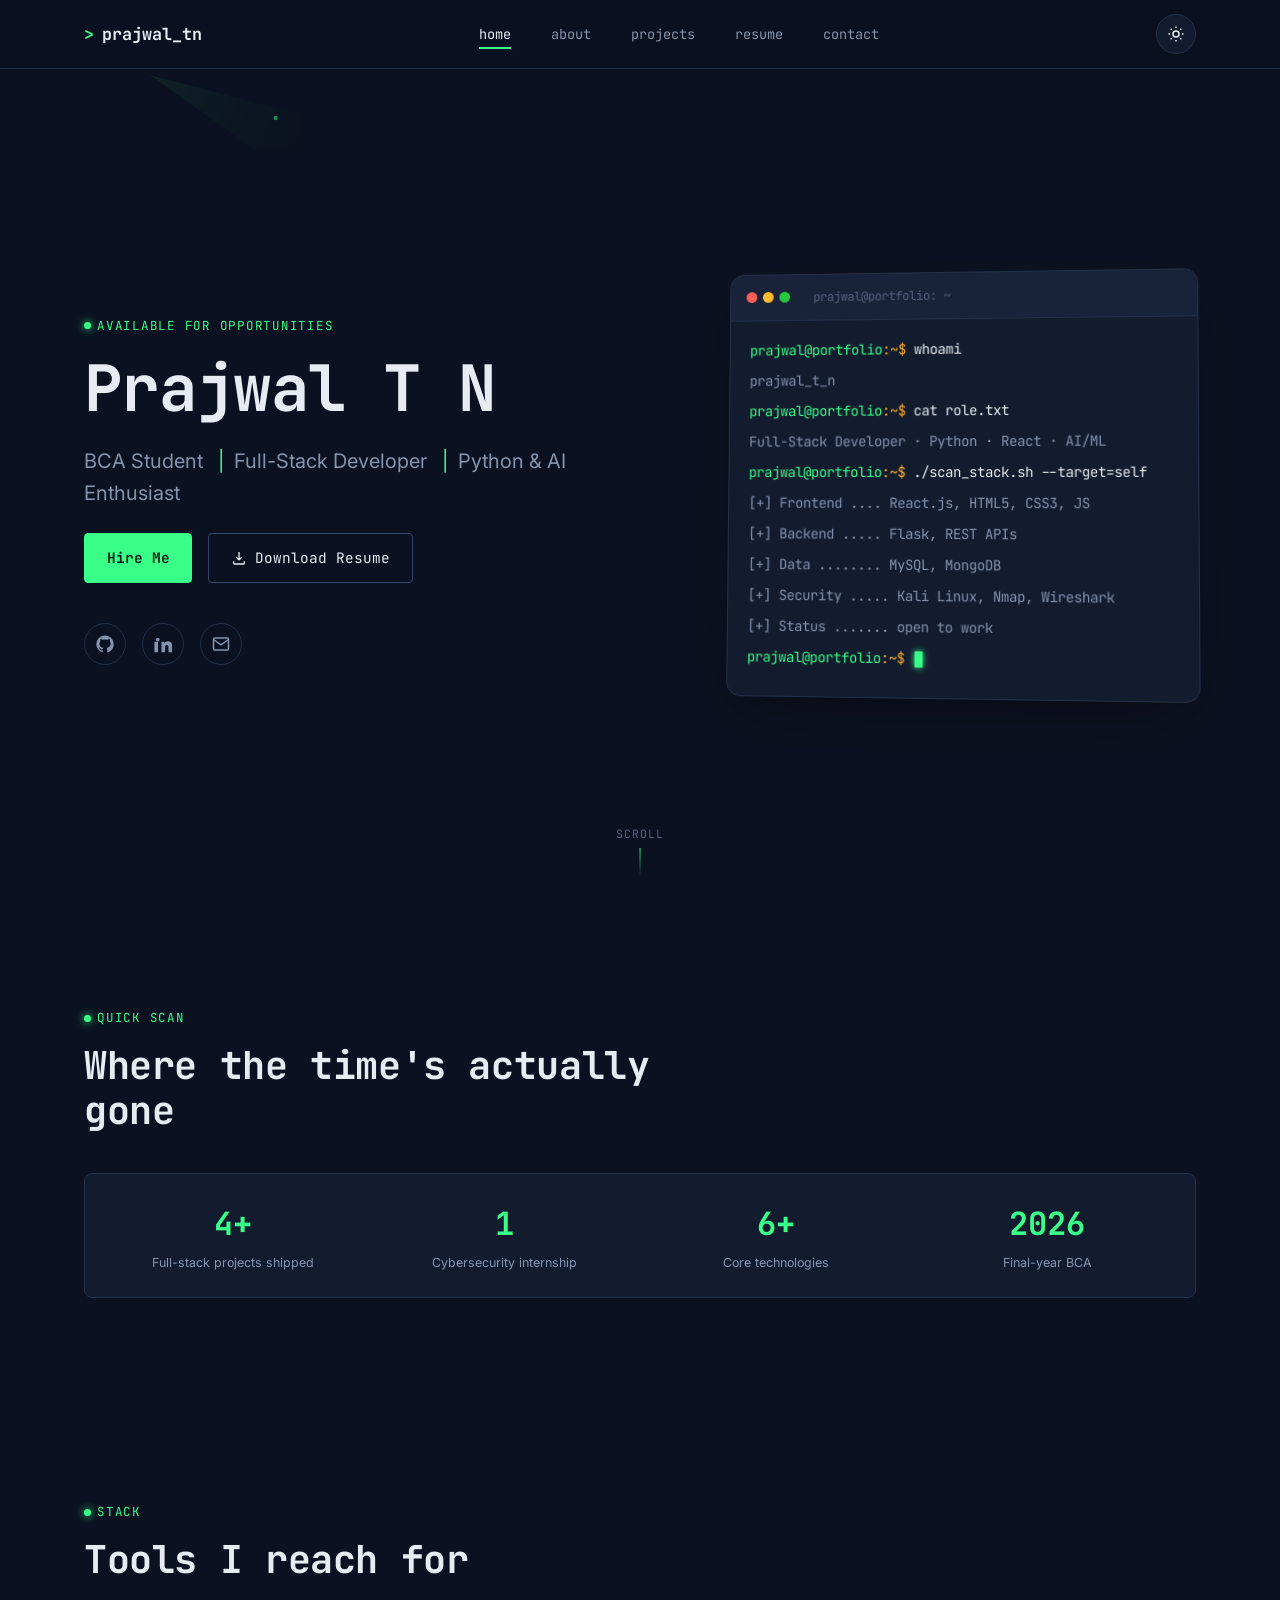
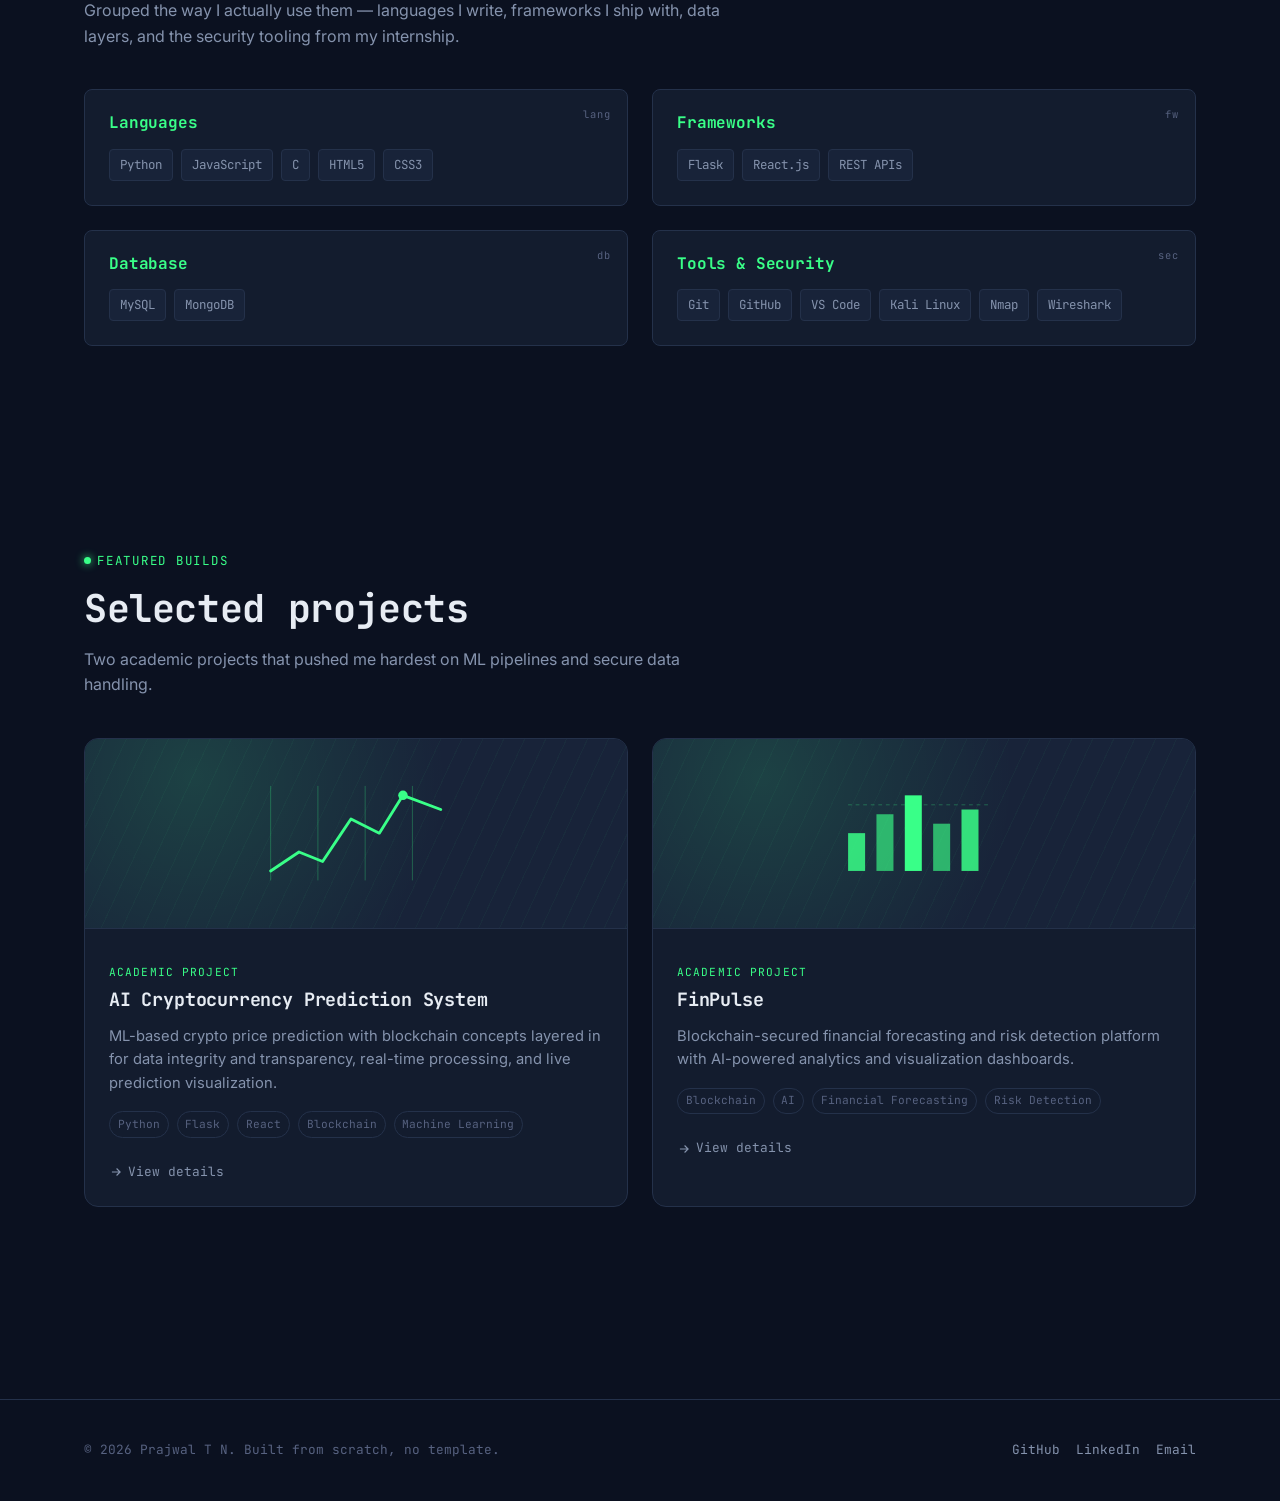
==== index.html @ 8313070b "first commit" ====
<!DOCTYPE html>
<html lang="en">
<head>
<meta charset="UTF-8">
<meta name="viewport" content="width=device-width, initial-scale=1.0">
<title>Prajwal T N — Full-Stack Developer</title>
<meta name="description" content="Prajwal T N — BCA student and full-stack developer building AI-powered web applications, secure APIs, and automation tools.">
<link rel="preconnect" href="https://fonts.googleapis.com">
<link href="https://fonts.googleapis.com/css2?family=JetBrains+Mono:wght@400;500;700&family=Inter:wght@400;500;600;700&display=swap" rel="stylesheet">
<link rel="stylesheet" href="assets/css/style.css">
</head>
<body>

<nav class="nav">
  <div class="nav-inner">
    <a href="index.html" class="nav-logo"><span class="caret">&gt;</span>prajwal_tn</a>
    <ul class="nav-links">
      <li><a href="index.html">home</a></li>
      <li><a href="about.html">about</a></li>
      <li><a href="projects.html">projects</a></li>
      <li><a href="resume.html">resume</a></li>
      <li><a href="contact.html">contact</a></li>
    </ul>
    <div class="nav-right">
      <button class="theme-toggle" aria-label="Toggle dark/light mode">
        <svg class="icon-sun" viewBox="0 0 24 24" fill="none" stroke="currentColor" stroke-width="2"><circle cx="12" cy="12" r="4"/><path d="M12 2v2M12 20v2M4.9 4.9l1.4 1.4M17.7 17.7l1.4 1.4M2 12h2M20 12h2M4.9 19.1l1.4-1.4M17.7 6.3l1.4-1.4"/></svg>
        <svg class="icon-moon" viewBox="0 0 24 24" fill="none" stroke="currentColor" stroke-width="2" style="display:none"><path d="M21 12.8A9 9 0 1 1 11.2 3a7 7 0 0 0 9.8 9.8z"/></svg>
      </button>
      <button class="nav-toggle" aria-label="Toggle menu"><span></span><span></span><span></span></button>
    </div>
  </div>
</nav>

<header class="hero">
  <canvas id="network-canvas"></canvas>
  <div class="hero-inner">
    <div class="hero-text">
      <p class="eyebrow">available for opportunities</p>
      <h1 class="hero-name">Prajwal T N</h1>
      <p class="hero-role">BCA Student <span class="pipe">|</span>Full-Stack Developer <span class="pipe">|</span>Python &amp; AI Enthusiast</p>
      <div class="hero-actions">
        <a href="contact.html" class="btn btn-primary">Hire Me</a>
        <a href="assets/resume/Prajwal_TN_Resume.pdf" class="btn" download>
          <svg width="16" height="16" viewBox="0 0 24 24" fill="none" stroke="currentColor" stroke-width="2"><path d="M12 3v12m0 0l-4-4m4 4l4-4M4 17v3a1 1 0 0 0 1 1h14a1 1 0 0 0 1-1v-3"/></svg>
          Download Resume
        </a>
      </div>
      <div class="hero-socials">
        <a href="https://github.com/" target="_blank" rel="noopener" aria-label="GitHub">
          <svg viewBox="0 0 24 24" fill="currentColor"><path d="M12 .5C5.65.5.5 5.65.5 12c0 5.1 3.29 9.4 7.86 10.94.57.1.78-.25.78-.55 0-.27-.01-1-.02-1.96-3.2.7-3.87-1.54-3.87-1.54-.53-1.33-1.28-1.68-1.28-1.68-1.05-.72.08-.7.08-.7 1.16.08 1.77 1.19 1.77 1.19 1.03 1.76 2.7 1.25 3.36.96.1-.75.4-1.25.73-1.54-2.55-.29-5.24-1.28-5.24-5.68 0-1.25.45-2.28 1.19-3.08-.12-.29-.52-1.46.11-3.05 0 0 .97-.31 3.18 1.18a11 11 0 0 1 5.8 0c2.2-1.49 3.17-1.18 3.17-1.18.64 1.59.24 2.76.12 3.05.74.8 1.18 1.83 1.18 3.08 0 4.41-2.69 5.38-5.25 5.67.42.36.78 1.08.78 2.18 0 1.57-.02 2.84-.02 3.23 0 .3.21.66.79.55A10.51 10.51 0 0 0 23.5 12C23.5 5.65 18.35.5 12 .5z"/></svg>
        </a>
        <a href="https://linkedin.com/" target="_blank" rel="noopener" aria-label="LinkedIn">
          <svg viewBox="0 0 24 24" fill="currentColor"><path d="M4.98 3.5a2.5 2.5 0 1 1 0 5 2.5 2.5 0 0 1 0-5zM.5 8.98h4.9V23H.5V8.98zM8.98 8.98h4.7v1.92h.07c.65-1.23 2.25-2.53 4.63-2.53 4.95 0 5.86 3.26 5.86 7.5V23h-4.9v-6.28c0-1.5-.03-3.42-2.08-3.42-2.09 0-2.41 1.63-2.41 3.31V23h-4.9V8.98z"/></svg>
        </a>
        <a href="mailto:ppraju126ghu@gmail.com" aria-label="Email">
          <svg viewBox="0 0 24 24" fill="none" stroke="currentColor" stroke-width="2"><rect x="2" y="4" width="20" height="16" rx="2"/><path d="m22 6-10 7L2 6"/></svg>
        </a>
      </div>
    </div>

    <div class="terminal">
      <div class="terminal-bar">
        <div class="terminal-dots"><span></span><span></span><span></span></div>
        <span class="terminal-title">prajwal@portfolio: ~</span>
      </div>
      <div class="terminal-body"></div>
    </div>
  </div>

  <div class="scroll-cue">scroll</div>
</header>

<main>

  <section class="section">
    <div class="wrap">
      <div class="section-head reveal">
        <p class="eyebrow">quick scan</p>
        <h2 class="section-title">Where the time's actually gone</h2>
      </div>
      <div class="scan-strip reveal">
        <div class="scan-stat"><div class="num">4+</div><div class="label">Full-stack projects shipped</div></div>
        <div class="scan-stat"><div class="num">1</div><div class="label">Cybersecurity internship</div></div>
        <div class="scan-stat"><div class="num">6+</div><div class="label">Core technologies</div></div>
        <div class="scan-stat"><div class="num">2026</div><div class="label">Final-year BCA</div></div>
      </div>
    </div>
  </section>

  <section class="section" id="skills">
    <div class="wrap">
      <div class="section-head reveal">
        <p class="eyebrow">stack</p>
        <h2 class="section-title">Tools I reach for</h2>
        <p class="section-sub">Grouped the way I actually use them — languages I write, frameworks I ship with, data layers, and the security tooling from my internship.</p>
      </div>

      <div class="grid-2 reveal-stagger reveal">
        <div class="skill-card reveal-child" data-tag="lang">
          <h3>Languages</h3>
          <div class="skill-tags">
            <span class="skill-tag">Python</span>
            <span class="skill-tag">JavaScript</span>
            <span class="skill-tag">C</span>
            <span class="skill-tag">HTML5</span>
            <span class="skill-tag">CSS3</span>
          </div>
        </div>
        <div class="skill-card reveal-child" data-tag="fw">
          <h3>Frameworks</h3>
          <div class="skill-tags">
            <span class="skill-tag">Flask</span>
            <span class="skill-tag">React.js</span>
            <span class="skill-tag">REST APIs</span>
          </div>
        </div>
        <div class="skill-card reveal-child" data-tag="db">
          <h3>Database</h3>
          <div class="skill-tags">
            <span class="skill-tag">MySQL</span>
            <span class="skill-tag">MongoDB</span>
          </div>
        </div>
        <div class="skill-card reveal-child" data-tag="sec">
          <h3>Tools &amp; Security</h3>
          <div class="skill-tags">
            <span class="skill-tag">Git</span>
            <span class="skill-tag">GitHub</span>
            <span class="skill-tag">VS Code</span>
            <span class="skill-tag">Kali Linux</span>
            <span class="skill-tag">Nmap</span>
            <span class="skill-tag">Wireshark</span>
          </div>
        </div>
      </div>
    </div>
  </section>

  <section class="section">
    <div class="wrap">
      <div class="section-head reveal">
        <p class="eyebrow">featured builds</p>
        <h2 class="section-title">Selected projects</h2>
        <p class="section-sub">Two academic projects that pushed me hardest on ML pipelines and secure data handling.</p>
      </div>

      <div class="grid-2 reveal-stagger reveal">

        <article class="project-card reveal-child">
          <div class="project-visual">
            <svg viewBox="0 0 200 140" xmlns="http://www.w3.org/2000/svg">
              <polyline points="10,110 40,90 65,100 95,55 125,70 150,30 190,45" fill="none" stroke="#39FF88" stroke-width="3" stroke-linecap="round" stroke-linejoin="round"/>
              <circle cx="150" cy="30" r="5" fill="#39FF88"/>
              <g stroke="#39FF88" stroke-opacity="0.3">
                <line x1="10" y1="20" x2="10" y2="120"/>
                <line x1="60" y1="20" x2="60" y2="120"/>
                <line x1="110" y1="20" x2="110" y2="120"/>
                <line x1="160" y1="20" x2="160" y2="120"/>
              </g>
            </svg>
          </div>
          <div class="project-body">
            <p class="project-tagline">Academic project</p>
            <h3>AI Cryptocurrency Prediction System</h3>
            <p class="project-desc">ML-based crypto price prediction with blockchain concepts layered in for data integrity and transparency, real-time processing, and live prediction visualization.</p>
            <div class="project-stack">
              <span class="chip">Python</span><span class="chip">Flask</span><span class="chip">React</span><span class="chip">Blockchain</span><span class="chip">Machine Learning</span>
            </div>
            <div class="project-links">
              <a href="projects.html">
                <svg viewBox="0 0 24 24" fill="none" stroke="currentColor" stroke-width="2"><path d="M5 12h14M13 6l6 6-6 6"/></svg>
                View details
              </a>
            </div>
          </div>
        </article>

        <article class="project-card reveal-child">
          <div class="project-visual">
            <svg viewBox="0 0 200 140" xmlns="http://www.w3.org/2000/svg">
              <rect x="20" y="70" width="18" height="40" fill="#39FF88" fill-opacity="0.85"/>
              <rect x="50" y="50" width="18" height="60" fill="#39FF88" fill-opacity="0.65"/>
              <rect x="80" y="30" width="18" height="80" fill="#39FF88"/>
              <rect x="110" y="60" width="18" height="50" fill="#39FF88" fill-opacity="0.65"/>
              <rect x="140" y="45" width="18" height="65" fill="#39FF88" fill-opacity="0.85"/>
              <path d="M20 40 h150" stroke="#39FF88" stroke-opacity="0.3" stroke-dasharray="4 4"/>
            </svg>
          </div>
          <div class="project-body">
            <p class="project-tagline">Academic project</p>
            <h3>FinPulse</h3>
            <p class="project-desc">Blockchain-secured financial forecasting and risk detection platform with AI-powered analytics and visualization dashboards.</p>
            <div class="project-stack">
              <span class="chip">Blockchain</span><span class="chip">AI</span><span class="chip">Financial Forecasting</span><span class="chip">Risk Detection</span>
            </div>
            <div class="project-links">
              <a href="projects.html">
                <svg viewBox="0 0 24 24" fill="none" stroke="currentColor" stroke-width="2"><path d="M5 12h14M13 6l6 6-6 6"/></svg>
                View details
              </a>
            </div>
          </div>
        </article>

      </div>
    </div>
  </section>

</main>

<footer class="site-footer">
  <div class="wrap footer-inner">
    <span>&copy; 2026 Prajwal T N. Built from scratch, no template.</span>
    <div class="footer-socials">
      <a href="https://github.com/" target="_blank" rel="noopener">GitHub</a>
      <a href="https://linkedin.com/" target="_blank" rel="noopener">LinkedIn</a>
      <a href="mailto:ppraju126ghu@gmail.com">Email</a>
    </div>
  </div>
</footer>

<script src="assets/js/script.js"></script>
</body>
</html>
---- assets/css/style.css ----
/* ==========================================================================
   PRAJWAL T N — PORTFOLIO
   Design language: terminal + network scan. Built for a full-stack dev
   with a cybersecurity internship (Nmap / Wireshark) and ML/blockchain work.
   ========================================================================== */

:root {
  /* Color tokens */
  --bg: #0B1120;
  --surface: #131C2E;
  --surface-raised: #182339;
  --border: #24314A;
  --border-bright: #33456b;
  --text: #E7ECF3;
  --text-muted: #8593AD;
  --text-dim: #576280;
  --signal: #39FF88;
  --signal-dim: #1f8f52;
  --amber: #FFB020;
  --danger: #FF5C5C;

  /* Type */
  --font-mono: 'JetBrains Mono', 'Courier New', monospace;
  --font-body: 'Inter', -apple-system, BlinkMacSystemFont, sans-serif;

  /* Scale */
  --space-1: 0.5rem;
  --space-2: 1rem;
  --space-3: 1.5rem;
  --space-4: 2.5rem;
  --space-5: 4rem;
  --space-6: 6rem;
  --space-7: 9rem;

  --radius-sm: 4px;
  --radius-md: 8px;
  --radius-lg: 14px;

  --max-width: 1160px;

  --ease-out: cubic-bezier(0.16, 1, 0.3, 1);
  --dur-fast: 0.18s;
  --dur-med: 0.4s;
  --dur-slow: 0.8s;
}

[data-theme="light"] {
  --bg: #F4F6FA;
  --surface: #FFFFFF;
  --surface-raised: #FFFFFF;
  --border: #DDE3EE;
  --border-bright: #C4CEE0;
  --text: #10182A;
  --text-muted: #4B5670;
  --text-dim: #8792A8;
  --signal: #0FAA5C;
  --signal-dim: #0c8a4a;
  --amber: #C97D0A;
}

* { box-sizing: border-box; }

html {
  scroll-behavior: smooth;
}

@media (prefers-reduced-motion: reduce) {
  html { scroll-behavior: auto; }
  *, *::before, *::after {
    animation-duration: 0.001ms !important;
    animation-iteration-count: 1 !important;
    transition-duration: 0.001ms !important;
    scroll-behavior: auto !important;
  }
}

body {
  margin: 0;
  background: var(--bg);
  color: var(--text);
  font-family: var(--font-body);
  font-size: 16px;
  line-height: 1.6;
  -webkit-font-smoothing: antialiased;
  transition: background var(--dur-med) var(--ease-out), color var(--dur-med) var(--ease-out);
  overflow-x: hidden;
}

h1, h2, h3, h4 {
  font-family: var(--font-mono);
  font-weight: 700;
  line-height: 1.15;
  margin: 0;
  letter-spacing: -0.01em;
}

a { color: inherit; text-decoration: none; }
ul { list-style: none; margin: 0; padding: 0; }
button { font-family: inherit; cursor: pointer; }
img { max-width: 100%; display: block; }

::selection {
  background: var(--signal);
  color: #04140A;
}

/* Scrollbar */
::-webkit-scrollbar { width: 10px; }
::-webkit-scrollbar-track { background: var(--bg); }
::-webkit-scrollbar-thumb { background: var(--border-bright); border-radius: 10px; }
::-webkit-scrollbar-thumb:hover { background: var(--signal-dim); }

.wrap {
  max-width: var(--max-width);
  margin: 0 auto;
  padding: 0 var(--space-3);
}

.eyebrow {
  display: inline-flex;
  align-items: center;
  gap: 0.5em;
  font-family: var(--font-mono);
  font-size: 0.78rem;
  letter-spacing: 0.14em;
  text-transform: uppercase;
  color: var(--signal);
  margin-bottom: var(--space-2);
}
.eyebrow::before {
  content: "";
  width: 7px;
  height: 7px;
  border-radius: 50%;
  background: var(--signal);
  box-shadow: 0 0 8px var(--signal);
}

.section {
  padding: var(--space-6) 0;
  position: relative;
}

.section-head {
  margin-bottom: var(--space-4);
  max-width: 640px;
}

.section-title {
  font-size: clamp(1.7rem, 3vw, 2.4rem);
}

.section-sub {
  color: var(--text-muted);
  font-size: 1rem;
  margin-top: var(--space-2);
  font-family: var(--font-body);
}

/* ==========================================================================
   NAV
   ========================================================================== */

.nav {
  position: fixed;
  top: 0; left: 0; right: 0;
  z-index: 200;
  background: color-mix(in srgb, var(--bg) 78%, transparent);
  backdrop-filter: blur(14px);
  border-bottom: 1px solid var(--border);
}

.nav-inner {
  max-width: var(--max-width);
  margin: 0 auto;
  padding: 0 var(--space-3);
  height: 68px;
  display: flex;
  align-items: center;
  justify-content: space-between;
}

.nav-logo {
  font-family: var(--font-mono);
  font-weight: 700;
  font-size: 1.05rem;
  display: flex;
  align-items: center;
  gap: 0.5em;
}
.nav-logo .caret {
  color: var(--signal);
}

.nav-links {
  display: flex;
  align-items: center;
  gap: var(--space-4);
}

.nav-links a {
  font-family: var(--font-mono);
  font-size: 0.85rem;
  color: var(--text-muted);
  position: relative;
  padding: 0.3em 0;
  transition: color var(--dur-fast);
}
.nav-links a::before {
  content: "";
  position: absolute;
  bottom: -2px; left: 0;
  width: 0;
  height: 2px;
  background: var(--signal);
  transition: width var(--dur-fast) var(--ease-out);
}
.nav-links a:hover,
.nav-links a.active {
  color: var(--text);
}
.nav-links a:hover::before,
.nav-links a.active::before {
  width: 100%;
}

.nav-right {
  display: flex;
  align-items: center;
  gap: var(--space-2);
}

.theme-toggle {
  width: 40px;
  height: 40px;
  border-radius: 50%;
  border: 1px solid var(--border);
  background: var(--surface);
  color: var(--text);
  display: flex;
  align-items: center;
  justify-content: center;
  transition: border-color var(--dur-fast), transform var(--dur-fast);
}
.theme-toggle:hover {
  border-color: var(--signal);
  transform: rotate(20deg);
}
.theme-toggle svg { width: 18px; height: 18px; }

.nav-toggle {
  display: none;
  flex-direction: column;
  gap: 5px;
  background: none;
  border: none;
  width: 32px;
}
.nav-toggle span {
  height: 2px;
  background: var(--text);
  border-radius: 2px;
  transition: transform var(--dur-fast), opacity var(--dur-fast);
}

@media (max-width: 860px) {
  .nav-toggle { display: flex; }
  .nav-links {
    position: fixed;
    top: 68px; left: 0; right: 0;
    background: var(--surface);
    border-bottom: 1px solid var(--border);
    flex-direction: column;
    align-items: flex-start;
    gap: 0;
    padding: var(--space-2) var(--space-3);
    transform: translateY(-8px);
    opacity: 0;
    pointer-events: none;
    transition: opacity var(--dur-fast), transform var(--dur-fast);
  }
  .nav-links.open {
    opacity: 1;
    transform: translateY(0);
    pointer-events: auto;
  }
  .nav-links a {
    width: 100%;
    padding: var(--space-2) 0;
    border-bottom: 1px solid var(--border);
  }
  .nav-toggle.open span:nth-child(1) { transform: translateY(7px) rotate(45deg); }
  .nav-toggle.open span:nth-child(2) { opacity: 0; }
  .nav-toggle.open span:nth-child(3) { transform: translateY(-7px) rotate(-45deg); }
}

/* ==========================================================================
   HERO / TERMINAL / NETWORK CANVAS
   ========================================================================== */

.hero {
  position: relative;
  min-height: 100vh;
  display: flex;
  align-items: center;
  padding-top: 68px;
  overflow: hidden;
}

#network-canvas {
  position: absolute;
  inset: 0;
  z-index: 0;
  opacity: 0.55;
}

.hero-inner {
  position: relative;
  z-index: 2;
  max-width: var(--max-width);
  margin: 0 auto;
  width: 100%;
  padding: var(--space-5) var(--space-3);
  display: grid;
  grid-template-columns: 1.1fr 0.9fr;
  gap: var(--space-5);
  align-items: center;
}

@media (max-width: 900px) {
  .hero-inner { grid-template-columns: 1fr; gap: var(--space-4); }
}

.hero-name {
  font-size: clamp(2.4rem, 6vw, 4rem);
  margin-bottom: var(--space-2);
}

.hero-role {
  font-family: var(--font-body);
  font-size: clamp(1rem, 2vw, 1.25rem);
  color: var(--text-muted);
  margin-bottom: var(--space-3);
  max-width: 46ch;
}
.hero-role .pipe { color: var(--signal); margin: 0 0.5em; }

.hero-actions {
  display: flex;
  gap: var(--space-2);
  flex-wrap: wrap;
  margin-bottom: var(--space-4);
}

.btn {
  font-family: var(--font-mono);
  font-size: 0.9rem;
  padding: 0.85em 1.5em;
  border-radius: var(--radius-sm);
  border: 1px solid var(--border-bright);
  display: inline-flex;
  align-items: center;
  gap: 0.6em;
  transition: transform var(--dur-fast) var(--ease-out), border-color var(--dur-fast), box-shadow var(--dur-fast), background var(--dur-fast);
  background: transparent;
  color: var(--text);
}
.btn:hover {
  transform: translateY(-2px);
  border-color: var(--signal);
}
.btn-primary {
  background: var(--signal);
  color: #04140A;
  border-color: var(--signal);
  font-weight: 600;
}
.btn-primary:hover {
  box-shadow: 0 0 24px color-mix(in srgb, var(--signal) 45%, transparent);
}

.hero-socials {
  display: flex;
  gap: var(--space-2);
}
.hero-socials a {
  width: 42px;
  height: 42px;
  border-radius: 50%;
  border: 1px solid var(--border);
  display: flex;
  align-items: center;
  justify-content: center;
  transition: border-color var(--dur-fast), transform var(--dur-fast), color var(--dur-fast);
  color: var(--text-muted);
}
.hero-socials a:hover {
  border-color: var(--signal);
  color: var(--signal);
  transform: translateY(-3px);
}
.hero-socials svg { width: 18px; height: 18px; }

/* Terminal window */
.terminal {
  background: var(--surface);
  border: 1px solid var(--border);
  border-radius: var(--radius-lg);
  box-shadow: 0 20px 60px -20px rgba(0,0,0,0.5);
  overflow: hidden;
  font-family: var(--font-mono);
  transform: perspective(1000px) rotateY(-4deg) rotateX(2deg);
  transition: transform var(--dur-med) var(--ease-out);
}
.terminal:hover {
  transform: perspective(1000px) rotateY(0deg) rotateX(0deg);
}

.terminal-bar {
  display: flex;
  align-items: center;
  gap: var(--space-2);
  padding: 0.8em 1em;
  background: var(--surface-raised);
  border-bottom: 1px solid var(--border);
}
.terminal-dots { display: flex; gap: 6px; }
.terminal-dots span {
  width: 11px; height: 11px; border-radius: 50%;
  background: var(--border-bright);
}
.terminal-dots span:nth-child(1) { background: #FF5F56; }
.terminal-dots span:nth-child(2) { background: #FFBD2E; }
.terminal-dots span:nth-child(3) { background: #27C93F; }
.terminal-title {
  font-size: 0.78rem;
  color: var(--text-dim);
  margin-left: var(--space-1);
}

.terminal-body {
  padding: 1.4em;
  font-size: 0.88rem;
  min-height: 260px;
  color: var(--text);
}
.terminal-line { margin-bottom: 0.6em; white-space: pre-wrap; word-break: break-word; }
.terminal-prompt { color: var(--signal); }
.terminal-path { color: var(--amber); }
.terminal-out { color: var(--text-muted); }
.terminal-cursor {
  display: inline-block;
  width: 8px;
  height: 1.1em;
  background: var(--signal);
  vertical-align: text-bottom;
  animation: blink 1s step-end infinite;
  margin-left: 2px;
}
@keyframes blink { 50% { opacity: 0; } }

/* Scroll cue */
.scroll-cue {
  position: absolute;
  bottom: var(--space-3);
  left: 50%;
  transform: translateX(-50%);
  z-index: 2;
  font-family: var(--font-mono);
  font-size: 0.72rem;
  color: var(--text-dim);
  display: flex;
  flex-direction: column;
  align-items: center;
  gap: 0.4em;
  letter-spacing: 0.1em;
  text-transform: uppercase;
}
.scroll-cue::after {
  content: "";
  width: 1px;
  height: 28px;
  background: linear-gradient(var(--signal), transparent);
  animation: scrollcue 1.8s ease-in-out infinite;
}
@keyframes scrollcue {
  0% { transform: scaleY(0); transform-origin: top; }
  50% { transform: scaleY(1); transform-origin: top; }
  50.01% { transform-origin: bottom; }
  100% { transform: scaleY(0); transform-origin: bottom; }
}

/* ==========================================================================
   SCROLL REVEAL
   ========================================================================== */

.reveal {
  opacity: 0;
  transform: translateY(28px);
  transition: opacity 0.7s var(--ease-out), transform 0.7s var(--ease-out);
}
.reveal.in-view {
  opacity: 1;
  transform: translateY(0);
}
.reveal-stagger.in-view .reveal-child {
  opacity: 1;
  transform: translateY(0);
}
.reveal-child {
  opacity: 0;
  transform: translateY(20px);
  transition: opacity 0.6s var(--ease-out), transform 0.6s var(--ease-out);
}

/* ==========================================================================
   CARDS / GRID
   ========================================================================== */

.card {
  background: var(--surface);
  border: 1px solid var(--border);
  border-radius: var(--radius-md);
  padding: var(--space-3);
  transition: border-color var(--dur-fast), transform var(--dur-fast);
}

.grid-3 {
  display: grid;
  grid-template-columns: repeat(3, 1fr);
  gap: var(--space-3);
}
.grid-2 {
  display: grid;
  grid-template-columns: repeat(2, 1fr);
  gap: var(--space-3);
}
@media (max-width: 860px) {
  .grid-3, .grid-2 { grid-template-columns: 1fr; }
}

/* Skill category cards */
.skill-card {
  background: var(--surface);
  border: 1px solid var(--border);
  border-radius: var(--radius-md);
  padding: var(--space-3);
  position: relative;
  overflow: hidden;
}
.skill-card::before {
  content: attr(data-tag);
  position: absolute;
  top: var(--space-2);
  right: var(--space-2);
  font-family: var(--font-mono);
  font-size: 0.65rem;
  color: var(--text-dim);
  letter-spacing: 0.1em;
}
.skill-card h3 {
  font-size: 1rem;
  color: var(--signal);
  margin-bottom: var(--space-2);
}
.skill-tags {
  display: flex;
  flex-wrap: wrap;
  gap: 0.5em;
}
.skill-tag {
  font-family: var(--font-mono);
  font-size: 0.78rem;
  padding: 0.4em 0.8em;
  border-radius: var(--radius-sm);
  border: 1px solid var(--border);
  background: var(--surface-raised);
  color: var(--text-muted);
  transition: color var(--dur-fast), border-color var(--dur-fast), transform var(--dur-fast);
}
.skill-tag:hover {
  color: var(--signal);
  border-color: var(--signal);
  transform: translateY(-2px);
}

/* Skill bars (used sparingly on resume page) */
.bar-row {
  margin-bottom: var(--space-2);
}
.bar-label {
  display: flex;
  justify-content: space-between;
  font-family: var(--font-mono);
  font-size: 0.82rem;
  margin-bottom: 0.4em;
  color: var(--text-muted);
}
.bar-track {
  height: 6px;
  background: var(--surface-raised);
  border: 1px solid var(--border);
  border-radius: 6px;
  overflow: hidden;
}
.bar-fill {
  height: 100%;
  background: linear-gradient(90deg, var(--signal-dim), var(--signal));
  width: 0%;
  border-radius: 6px;
  transition: width 1.1s var(--ease-out);
}

/* ==========================================================================
   PROJECT CARDS (3D tilt)
   ========================================================================== */

.project-card {
  background: var(--surface);
  border: 1px solid var(--border);
  border-radius: var(--radius-lg);
  overflow: hidden;
  transition: border-color var(--dur-fast), box-shadow var(--dur-fast);
  will-change: transform;
}
.project-card:hover {
  border-color: var(--border-bright);
  box-shadow: 0 30px 60px -30px rgba(0,0,0,0.6);
}

.project-visual {
  height: 190px;
  position: relative;
  border-bottom: 1px solid var(--border);
  background:
    radial-gradient(circle at 20% 20%, color-mix(in srgb, var(--signal) 14%, transparent), transparent 55%),
    var(--surface-raised);
  display: flex;
  align-items: center;
  justify-content: center;
  overflow: hidden;
}
.project-visual svg { width: 70%; height: 70%; }

.project-body {
  padding: var(--space-3);
}
.project-tagline {
  font-family: var(--font-mono);
  font-size: 0.7rem;
  color: var(--signal);
  text-transform: uppercase;
  letter-spacing: 0.1em;
  margin-bottom: 0.6em;
}
.project-body h3 {
  font-size: 1.15rem;
  margin-bottom: 0.5em;
}
.project-desc {
  color: var(--text-muted);
  font-size: 0.92rem;
  margin-bottom: var(--space-2);
}
.project-stack {
  display: flex;
  flex-wrap: wrap;
  gap: 0.5em;
  margin-bottom: var(--space-3);
}
.chip {
  font-family: var(--font-mono);
  font-size: 0.7rem;
  padding: 0.3em 0.7em;
  border-radius: 20px;
  border: 1px solid var(--border);
  color: var(--text-dim);
}
.project-links {
  display: flex;
  gap: var(--space-2);
}
.project-links a {
  font-family: var(--font-mono);
  font-size: 0.8rem;
  color: var(--text-muted);
  display: inline-flex;
  align-items: center;
  gap: 0.4em;
  transition: color var(--dur-fast);
}
.project-links a:hover { color: var(--signal); }
.project-links svg { width: 14px; height: 14px; }

.filter-bar {
  display: flex;
  gap: var(--space-1);
  flex-wrap: wrap;
  margin-bottom: var(--space-4);
}
.filter-btn {
  font-family: var(--font-mono);
  font-size: 0.8rem;
  padding: 0.6em 1.1em;
  border-radius: 20px;
  border: 1px solid var(--border);
  background: transparent;
  color: var(--text-muted);
  transition: all var(--dur-fast);
}
.filter-btn:hover { border-color: var(--signal); color: var(--text); }
.filter-btn.active {
  background: var(--signal);
  border-color: var(--signal);
  color: #04140A;
  font-weight: 600;
}

/* ==========================================================================
   TIMELINE (experience — this one legitimately IS a sequence)
   ========================================================================== */

.timeline {
  position: relative;
  padding-left: var(--space-4);
  border-left: 1px solid var(--border);
}
.timeline-item {
  position: relative;
  padding-bottom: var(--space-4);
}
.timeline-item:last-child { padding-bottom: 0; }
.timeline-item::before {
  content: attr(data-index);
  position: absolute;
  left: calc(-1 * var(--space-4) - 13px);
  top: 0;
  width: 26px;
  height: 26px;
  border-radius: 50%;
  background: var(--bg);
  border: 2px solid var(--signal);
  color: var(--signal);
  font-family: var(--font-mono);
  font-size: 0.7rem;
  display: flex;
  align-items: center;
  justify-content: center;
}
.timeline-date {
  font-family: var(--font-mono);
  font-size: 0.75rem;
  color: var(--text-dim);
  margin-bottom: 0.3em;
}
.timeline-item h3 {
  font-size: 1.05rem;
  margin-bottom: 0.2em;
}
.timeline-org {
  color: var(--signal);
  font-size: 0.88rem;
  font-family: var(--font-mono);
  margin-bottom: 0.6em;
  display: block;
}
.timeline-item ul {
  color: var(--text-muted);
  font-size: 0.92rem;
}
.timeline-item li {
  position: relative;
  padding-left: 1.2em;
  margin-bottom: 0.4em;
}
.timeline-item li::before {
  content: "›";
  position: absolute;
  left: 0;
  color: var(--signal);
}

/* ==========================================================================
   STATS / SCAN RESULT STRIP
   ========================================================================== */

.scan-strip {
  display: grid;
  grid-template-columns: repeat(4, 1fr);
  gap: var(--space-3);
  border: 1px solid var(--border);
  border-radius: var(--radius-md);
  background: var(--surface);
  padding: var(--space-3);
}
@media (max-width: 700px) {
  .scan-strip { grid-template-columns: repeat(2, 1fr); }
}
.scan-stat {
  text-align: center;
}
.scan-stat .num {
  font-family: var(--font-mono);
  font-size: clamp(1.4rem, 3vw, 2rem);
  color: var(--signal);
  font-weight: 700;
}
.scan-stat .label {
  font-size: 0.78rem;
  color: var(--text-muted);
  margin-top: 0.3em;
}

/* ==========================================================================
   CONTACT
   ========================================================================== */

.contact-grid {
  display: grid;
  grid-template-columns: 1fr 1.1fr;
  gap: var(--space-5);
}
@media (max-width: 860px) {
  .contact-grid { grid-template-columns: 1fr; }
}

.contact-item {
  display: flex;
  align-items: center;
  gap: var(--space-2);
  padding: var(--space-2) 0;
  border-bottom: 1px solid var(--border);
}
.contact-item .icon {
  width: 42px;
  height: 42px;
  border-radius: 50%;
  border: 1px solid var(--border);
  display: flex;
  align-items: center;
  justify-content: center;
  color: var(--signal);
  flex-shrink: 0;
}
.contact-item .icon svg { width: 18px; height: 18px; }
.contact-item .meta-label {
  font-family: var(--font-mono);
  font-size: 0.7rem;
  color: var(--text-dim);
  text-transform: uppercase;
  letter-spacing: 0.08em;
}
.contact-item .meta-value {
  font-size: 0.98rem;
}

.form-group {
  margin-bottom: var(--space-3);
}
.form-group label {
  display: block;
  font-family: var(--font-mono);
  font-size: 0.78rem;
  color: var(--text-muted);
  margin-bottom: 0.5em;
  text-transform: uppercase;
  letter-spacing: 0.06em;
}
.form-group input,
.form-group textarea {
  width: 100%;
  padding: 0.9em 1em;
  background: var(--surface);
  border: 1px solid var(--border);
  border-radius: var(--radius-sm);
  color: var(--text);
  font-family: var(--font-body);
  font-size: 0.95rem;
  transition: border-color var(--dur-fast), box-shadow var(--dur-fast);
}
.form-group input:focus,
.form-group textarea:focus {
  outline: none;
  border-color: var(--signal);
  box-shadow: 0 0 0 3px color-mix(in srgb, var(--signal) 18%, transparent);
}
.form-group textarea { resize: vertical; min-height: 140px; }

.form-status {
  font-family: var(--font-mono);
  font-size: 0.85rem;
  margin-top: var(--space-2);
  min-height: 1.2em;
}
.form-status.ok { color: var(--signal); }
.form-status.err { color: var(--danger); }

/* Visible keyboard focus everywhere */
a:focus-visible,
button:focus-visible,
input:focus-visible,
textarea:focus-visible {
  outline: 2px solid var(--signal);
  outline-offset: 2px;
}

/* ==========================================================================
   FOOTER
   ========================================================================== */

.site-footer {
  border-top: 1px solid var(--border);
  padding: var(--space-4) 0;
  margin-top: var(--space-6);
}
.footer-inner {
  display: flex;
  justify-content: space-between;
  align-items: center;
  flex-wrap: wrap;
  gap: var(--space-2);
  font-family: var(--font-mono);
  font-size: 0.8rem;
  color: var(--text-dim);
}
.footer-socials {
  display: flex;
  gap: var(--space-2);
}
.footer-socials a { color: var(--text-muted); transition: color var(--dur-fast); }
.footer-socials a:hover { color: var(--signal); }

/* ==========================================================================
   MISC PAGE HEADERS (about/projects/resume/contact)
   ========================================================================== */

.page-header {
  padding: calc(68px + var(--space-5)) 0 var(--space-4);
  border-bottom: 1px solid var(--border);
}
.page-header .eyebrow { margin-bottom: var(--space-2); }
.page-header h1 {
  font-size: clamp(2rem, 4.5vw, 3rem);
}
.page-header p {
  color: var(--text-muted);
  max-width: 60ch;
  margin-top: var(--space-2);
}

.about-grid {
  display: grid;
  grid-template-columns: 0.85fr 1.15fr;
  gap: var(--space-5);
  align-items: start;
}
@media (max-width: 860px) {
  .about-grid { grid-template-columns: 1fr; }
}

.avatar-frame {
  aspect-ratio: 1;
  border-radius: var(--radius-lg);
  border: 1px solid var(--border);
  background: var(--surface);
  display: flex;
  align-items: center;
  justify-content: center;
  position: relative;
  overflow: hidden;
}
.avatar-frame .monogram {
  font-family: var(--font-mono);
  font-size: 5.5rem;
  font-weight: 700;
  color: var(--signal);
  opacity: 0.9;
}
.avatar-frame::after {
  content: "";
  position: absolute;
  inset: 0;
  background:
    linear-gradient(var(--border) 1px, transparent 1px) 0 0 / 100% 24px,
    linear-gradient(90deg, var(--border) 1px, transparent 1px) 0 0 / 24px 100%;
  opacity: 0.35;
}
.avatar-scan {
  position: absolute;
  left: 0; right: 0;
  height: 2px;
  background: var(--signal);
  box-shadow: 0 0 12px var(--signal);
  animation: avatarscan 3.4s ease-in-out infinite;
}
@keyframes avatarscan {
  0%, 100% { top: 4%; opacity: 0.9; }
  50% { top: 94%; opacity: 0.3; }
}

.prose p { color: var(--text-muted); margin: 0 0 1.1em; }
.prose strong { color: var(--text); }

.certs-list {
  display: grid;
  grid-template-columns: repeat(2, 1fr);
  gap: var(--space-2);
}
@media (max-width: 700px) { .certs-list { grid-template-columns: 1fr; } }
.cert-item {
  display: flex;
  gap: var(--space-2);
  align-items: flex-start;
  padding: var(--space-2);
  border: 1px solid var(--border);
  border-radius: var(--radius-md);
}
.cert-item .icon { color: var(--signal); flex-shrink: 0; margin-top: 0.15em; }
.cert-item .icon svg { width: 18px; height: 18px; }
.cert-item h4 { font-size: 0.92rem; margin-bottom: 0.2em; }
.cert-item p { font-size: 0.82rem; color: var(--text-muted); margin: 0; }

/* Resume page specifics */
.resume-embed {
  border: 1px solid var(--border);
  border-radius: var(--radius-md);
  overflow: hidden;
  background: var(--surface);
  height: 780px;
}
.resume-embed iframe { width: 100%; height: 100%; border: 0; }
@media (max-width: 700px) {
  .resume-embed { height: 480px; }
}

.visitor-badge {
  display: inline-flex;
  align-items: center;
  gap: 0.6em;
  font-family: var(--font-mono);
  font-size: 0.78rem;
  color: var(--text-muted);
  border: 1px solid var(--border);
  border-radius: 20px;
  padding: 0.5em 1em;
}
.visitor-badge .num { color: var(--signal); font-weight: 700; }

/* ==========================================================================
   EFFECTS LAYER — auroras, glow, glitch, shine, cursor spotlight, particles
   Additive: everything below only fires if the matching class/element
   exists in the markup, so nothing above is broken by this section.
   ========================================================================== */

/* --- Scroll progress bar (fixed strip under the nav) --------------------- */
.scroll-progress {
  position: fixed;
  top: 0; left: 0;
  height: 3px;
  width: var(--scroll, 0%);
  background: linear-gradient(90deg, var(--signal-dim), var(--signal), var(--amber));
  z-index: 300;
  box-shadow: 0 0 12px color-mix(in srgb, var(--signal) 60%, transparent);
  transition: width 0.1s linear;
}

/* --- Aurora / blob background wash --------------------------------------- */
.aurora {
  position: absolute;
  inset: -20%;
  z-index: 0;
  pointer-events: none;
  overflow: hidden;
  filter: blur(60px);
  opacity: 0.5;
}
.aurora span {
  position: absolute;
  border-radius: 50%;
  mix-blend-mode: screen;
  opacity: 0.55;
  animation: auroraDrift 22s var(--ease-out) infinite alternate;
}
.aurora span:nth-child(1) {
  width: 42vw; height: 42vw;
  top: -8%; left: -6%;
  background: radial-gradient(circle, var(--signal) 0%, transparent 70%);
  animation-duration: 26s;
}
.aurora span:nth-child(2) {
  width: 36vw; height: 36vw;
  top: 30%; right: -10%;
  background: radial-gradient(circle, var(--amber) 0%, transparent 70%);
  animation-duration: 19s;
  animation-delay: -6s;
}
.aurora span:nth-child(3) {
  width: 30vw; height: 30vw;
  bottom: -14%; left: 30%;
  background: radial-gradient(circle, #3b8bff 0%, transparent 70%);
  animation-duration: 31s;
  animation-delay: -12s;
}
@keyframes auroraDrift {
  0%   { transform: translate(0, 0) scale(1); }
  50%  { transform: translate(4%, -6%) scale(1.12); }
  100% { transform: translate(-5%, 5%) scale(0.95); }
}
[data-theme="light"] .aurora { opacity: 0.28; }

/* --- Dot-grid parallax layer (sits behind hero content, above aurora) ---- */
.grid-parallax {
  position: absolute;
  inset: -10%;
  z-index: 1;
  pointer-events: none;
  background-image: radial-gradient(circle, var(--border-bright) 1px, transparent 1px);
  background-size: 34px 34px;
  opacity: 0.35;
  will-change: transform;
  transition: transform 0.2s ease-out;
}

/* --- Floating particles (small drifting dots, purely decorative) -------- */
.particle-field {
  position: absolute;
  inset: 0;
  z-index: 1;
  pointer-events: none;
  overflow: hidden;
}
.particle-field .particle {
  position: absolute;
  width: var(--size, 4px);
  height: var(--size, 4px);
  border-radius: 50%;
  background: var(--signal);
  opacity: 0.55;
  bottom: -5%;
  left: var(--x, 50%);
  box-shadow: 0 0 8px color-mix(in srgb, var(--signal) 70%, transparent);
  animation: particleRise var(--dur, 12s) linear infinite;
  animation-delay: var(--delay, 0s);
}
@keyframes particleRise {
  0%   { transform: translateY(0) translateX(0); opacity: 0; }
  8%   { opacity: 0.6; }
  50%  { transform: translateY(-52vh) translateX(2vw); }
  92%  { opacity: 0.4; }
  100% { transform: translateY(-105vh) translateX(-2vw); opacity: 0; }
}

/* --- Cursor spotlight (follows mouse via --x / --y set by JS) ----------- */
.cursor-glow {
  position: fixed;
  top: 0; left: 0;
  width: 420px;
  height: 420px;
  border-radius: 50%;
  pointer-events: none;
  z-index: 1;
  transform: translate(calc(var(--x, 50vw) - 50%), calc(var(--y, 50vh) - 50%));
  background: radial-gradient(circle, color-mix(in srgb, var(--signal) 16%, transparent) 0%, transparent 70%);
  transition: opacity 0.3s ease;
  opacity: 0;
}
.cursor-glow.is-active { opacity: 1; }
@media (pointer: coarse) {
  .cursor-glow { display: none; }
}

/* --- Section-local glow that tracks the cursor on cards ----------------- */
.card-shine {
  position: relative;
  isolation: isolate;
}
.card-shine::before {
  content: "";
  position: absolute;
  inset: 0;
  z-index: 0;
  border-radius: inherit;
  background: radial-gradient(
    280px circle at var(--mx, 50%) var(--my, 50%),
    color-mix(in srgb, var(--signal) 16%, transparent),
    transparent 70%
  );
  opacity: 0;
  transition: opacity var(--dur-fast) ease;
}
.card-shine:hover::before { opacity: 1; }
.card-shine > * { position: relative; z-index: 1; }

/* --- Animated conic-gradient border (signature "scan ring" treatment) --- */
.glow-border {
  position: relative;
  border-radius: inherit;
}
.glow-border::before {
  content: "";
  position: absolute;
  inset: -1px;
  z-index: -1;
  border-radius: inherit;
  padding: 1px;
  background: conic-gradient(
    from var(--angle, 0deg),
    transparent 0%,
    var(--signal) 12%,
    transparent 26%
  );
  -webkit-mask: linear-gradient(#000 0 0) content-box, linear-gradient(#000 0 0);
  -webkit-mask-composite: xor;
  mask-composite: exclude;
  opacity: 0;
  transition: opacity var(--dur-fast) ease;
  animation: rotateAngle 3.4s linear infinite;
}
.glow-border:hover::before { opacity: 1; }
@property --angle {
  syntax: '<angle>';
  initial-value: 0deg;
  inherits: false;
}
@keyframes rotateAngle {
  to { --angle: 360deg; }
}

/* --- Gradient-animated hero name / headline accent ----------------------- */
.text-gradient-live {
  background: linear-gradient(
    100deg,
    var(--text) 0%,
    var(--signal) 25%,
    var(--amber) 50%,
    var(--signal) 75%,
    var(--text) 100%
  );
  background-size: 300% 100%;
  -webkit-background-clip: text;
  background-clip: text;
  color: transparent;
  animation: gradientSweep 7s linear infinite;
}
@keyframes gradientSweep {
  0%   { background-position: 0% 50%; }
  100% { background-position: -300% 50%; }
}

/* --- Glitch text (used for a short hover/idle moment on the name) -------- */
.glitch {
  position: relative;
  display: inline-block;
}
.glitch.is-glitching::before,
.glitch.is-glitching::after {
  content: attr(data-text);
  position: absolute;
  top: 0; left: 0;
  width: 100%;
  overflow: hidden;
  background: var(--bg);
}
.glitch.is-glitching::before {
  color: var(--signal);
  clip-path: inset(0 0 60% 0);
  animation: glitchTop 0.5s steps(2, jump-none) both;
  transform: translate(-2px, -1px);
}
.glitch.is-glitching::after {
  color: var(--danger);
  clip-path: inset(60% 0 0 0);
  animation: glitchBottom 0.5s steps(2, jump-none) both;
  transform: translate(2px, 1px);
}
@keyframes glitchTop {
  0%, 100% { transform: translate(-2px, -1px); }
  50% { transform: translate(2px, -2px); }
}
@keyframes glitchBottom {
  0%, 100% { transform: translate(2px, 1px); }
  50% { transform: translate(-2px, 2px); }
}

/* --- Magnetic buttons (JS nudges transform; CSS supplies the spring feel) */
.magnetic {
  transition: transform 0.25s cubic-bezier(0.34, 1.56, 0.64, 1);
}

/* --- Click burst (small expanding ring on click) ------------------------- */
.click-burst {
  position: fixed;
  width: 14px;
  height: 14px;
  border-radius: 50%;
  border: 2px solid var(--signal);
  pointer-events: none;
  z-index: 400;
  transform: translate(-50%, -50%) scale(0.4);
  opacity: 0.9;
  animation: burstOut 0.55s var(--ease-out) forwards;
}
@keyframes burstOut {
  to {
    transform: translate(-50%, -50%) scale(3.2);
    opacity: 0;
    border-width: 1px;
  }
}

/* --- Floating icon chips (about/skills sections) ------------------------- */
.float-icon {
  animation: floatY 5.5s ease-in-out infinite;
}
.float-icon:nth-child(2n) { animation-duration: 6.5s; animation-delay: -1.2s; }
.float-icon:nth-child(3n) { animation-duration: 4.6s; animation-delay: -2.4s; }
@keyframes floatY {
  0%, 100% { transform: translateY(0); }
  50% { transform: translateY(-10px); }
}

/* --- Skill tag: shimmer sweep on hover ------------------------------------ */
.skill-tag {
  position: relative;
  overflow: hidden;
}
.skill-tag::after {
  content: "";
  position: absolute;
  top: 0; left: -60%;
  width: 40%;
  height: 100%;
  background: linear-gradient(
    100deg,
    transparent,
    color-mix(in srgb, var(--signal) 35%, transparent),
    transparent
  );
  transform: skewX(-20deg);
  transition: left 0.6s var(--ease-out);
}
.skill-tag:hover::after { left: 130%; }

/* --- Button: sheen sweep + glow pulse on primary CTA ---------------------- */
.btn { position: relative; overflow: hidden; }
.btn::after {
  content: "";
  position: absolute;
  top: 0; left: -75%;
  width: 50%;
  height: 100%;
  background: linear-gradient(
    110deg,
    transparent,
    color-mix(in srgb, #fff 45%, transparent),
    transparent
  );
  transform: skewX(-20deg);
  transition: left 0.55s var(--ease-out);
}
.btn:hover::after { left: 130%; }
.btn-primary {
  animation: btnPulseGlow 2.6s ease-in-out infinite;
}
@keyframes btnPulseGlow {
  0%, 100% { box-shadow: 0 0 0 0 color-mix(in srgb, var(--signal) 35%, transparent); }
  50% { box-shadow: 0 0 22px 4px color-mix(in srgb, var(--signal) 30%, transparent); }
}

/* --- Avatar / monogram frame: extra ambient ring -------------------------- */
.avatar-frame {
  animation: avatarBreathe 5s ease-in-out infinite;
}
@keyframes avatarBreathe {
  0%, 100% { box-shadow: 0 0 0 0 color-mix(in srgb, var(--signal) 0%, transparent); }
  50% { box-shadow: 0 0 40px 6px color-mix(in srgb, var(--signal) 12%, transparent); }
}

/* --- Project card: deeper hover lift + glow shadow ------------------------ */
.project-card:hover {
  transform: translateY(-6px);
}
.project-card {
  transition: border-color var(--dur-fast), box-shadow var(--dur-fast), transform var(--dur-med) var(--ease-out);
}
.project-visual::before {
  content: "";
  position: absolute;
  inset: 0;
  background: repeating-linear-gradient(
    115deg,
    transparent 0 18px,
    color-mix(in srgb, var(--signal) 6%, transparent) 18px 19px
  );
  animation: scanlineDrift 6s linear infinite;
  opacity: 0.6;
}
@keyframes scanlineDrift {
  0% { transform: translateX(0); }
  100% { transform: translateX(38px); }
}

/* --- Timeline marker pulse (draws the eye down the sequence) ------------- */
.timeline-item::before {
  animation: markerPulse 2.4s ease-in-out infinite;
}
@keyframes markerPulse {
  0%, 100% { box-shadow: 0 0 0 0 color-mix(in srgb, var(--signal) 45%, transparent); }
  50% { box-shadow: 0 0 0 6px color-mix(in srgb, var(--signal) 0%, transparent); }
}

/* --- Terminal cursor gets a soft glow to match the rest of the effects --- */
.terminal-cursor {
  box-shadow: 0 0 6px var(--signal);
}

/* --- Nav logo caret: idle blink so the hero terminal isn't the only "alive"
   element on the page ------------------------------------------------------ */
.nav-logo .caret {
  animation: caretBlink 1.4s step-end infinite;
}
@keyframes caretBlink {
  0%, 100% { opacity: 1; }
  50% { opacity: 0.15; }
}

/* --- Preloader (full-screen boot sequence before first paint) ------------ */
.preloader {
  position: fixed;
  inset: 0;
  z-index: 500;
  background: var(--bg);
  display: flex;
  align-items: center;
  justify-content: center;
  flex-direction: column;
  gap: var(--space-2);
  transition: opacity 0.5s var(--ease-out), visibility 0.5s var(--ease-out);
}
.preloader.is-hidden {
  opacity: 0;
  visibility: hidden;
  pointer-events: none;
}
.preloader-bar {
  width: 220px;
  height: 3px;
  background: var(--border);
  border-radius: 3px;
  overflow: hidden;
}
.preloader-bar::after {
  content: "";
  display: block;
  height: 100%;
  width: 40%;
  background: linear-gradient(90deg, var(--signal-dim), var(--signal));
  animation: preloaderSweep 1.1s ease-in-out infinite;
}
@keyframes preloaderSweep {
  0% { transform: translateX(-120%); }
  100% { transform: translateX(340%); }
}
.preloader-label {
  font-family: var(--font-mono);
  font-size: 0.78rem;
  letter-spacing: 0.14em;
  text-transform: uppercase;
  color: var(--text-dim);
}

/* --- Count-up numbers (scan-strip stats) get a subtle settle animation --- */
.scan-stat .num {
  animation: numSettle 0.5s var(--ease-out) both;
}
@keyframes numSettle {
  from { opacity: 0; transform: translateY(6px); }
  to { opacity: 1; transform: translateY(0); }
}

/* --- Respect reduced motion: kill the decorative-only additions above ---- */
@media (prefers-reduced-motion: reduce) {
  .aurora span,
  .particle-field .particle,
  .glow-border::before,
  .text-gradient-live,
  .btn-primary,
  .avatar-frame,
  .timeline-item::before,
  .nav-logo .caret,
  .project-visual::before,
  .preloader-bar::after {
    animation: none !important;
  }
  .cursor-glow { display: none; }
}
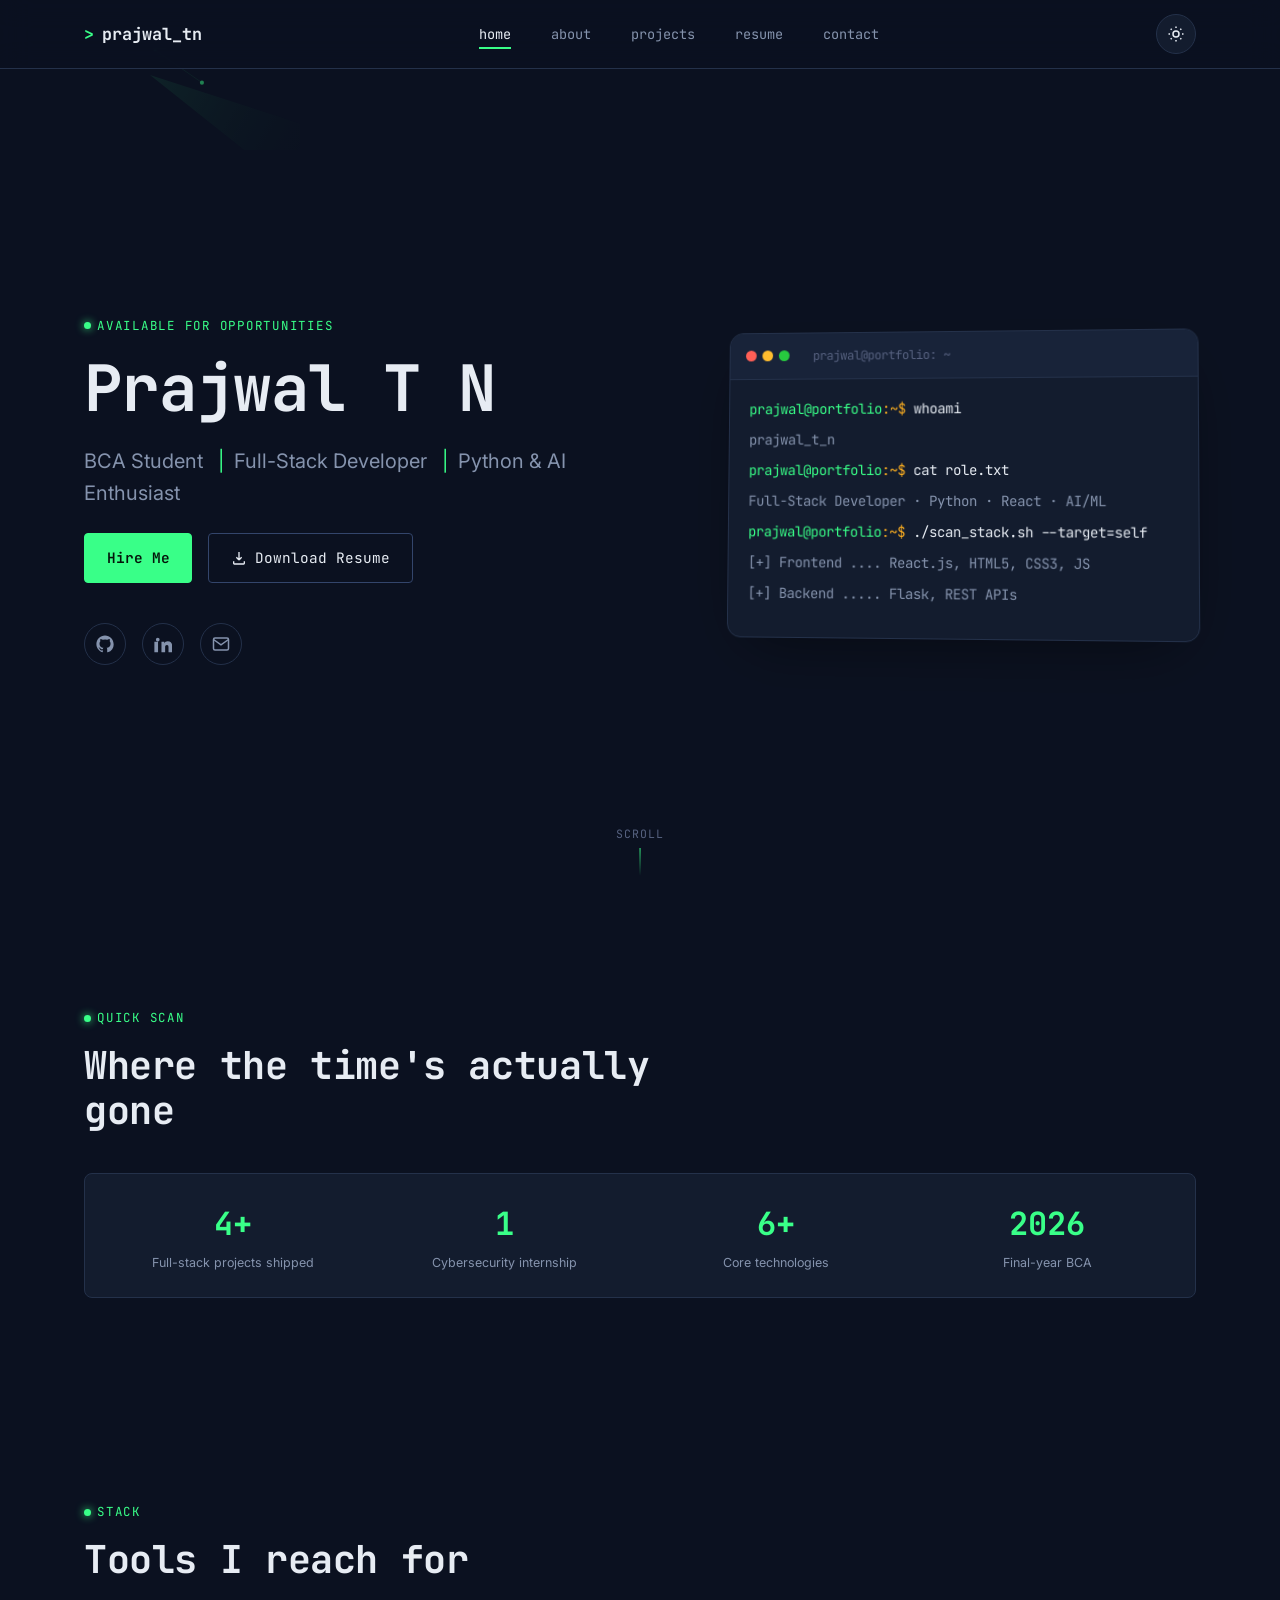
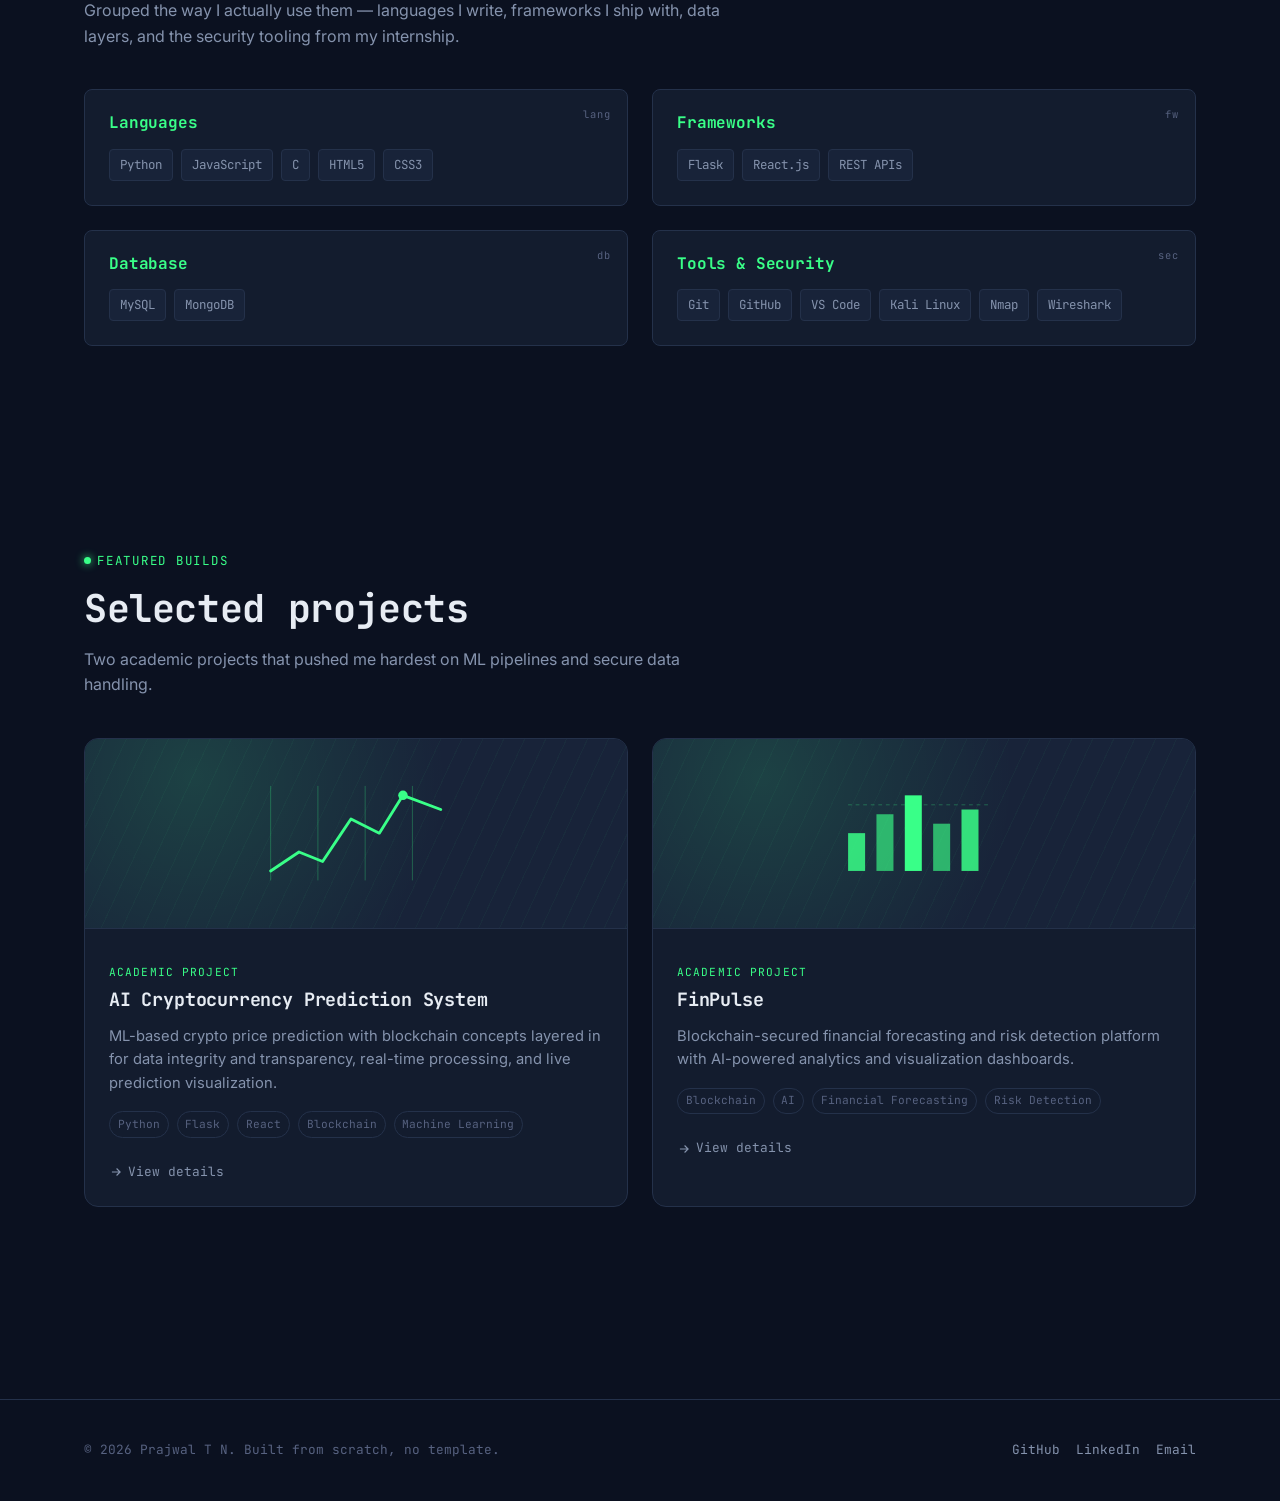
==== commit fabd650d: "Your commit message" ====
--- a/index.html
+++ b/index.html
@@ -212,8 +212,8 @@
   <div class="wrap footer-inner">
     <span>&copy; 2026 Prajwal T N. Built from scratch, no template.</span>
     <div class="footer-socials">
-      <a href="https://github.com/" target="_blank" rel="noopener">GitHub</a>
-      <a href="https://linkedin.com/" target="_blank" rel="noopener">LinkedIn</a>
+      <a href="https://github.com/anonymous137127" target="_blank" rel="noopener">GitHub</a>
+      <a href="https://www.linkedin.com/in/prajwal-tn-19a9a83b3?utm_source=share_via&utm_content=profile&utm_medium=member_android" target="_blank" rel="noopener">LinkedIn</a>
       <a href="mailto:ppraju126ghu@gmail.com">Email</a>
     </div>
   </div>
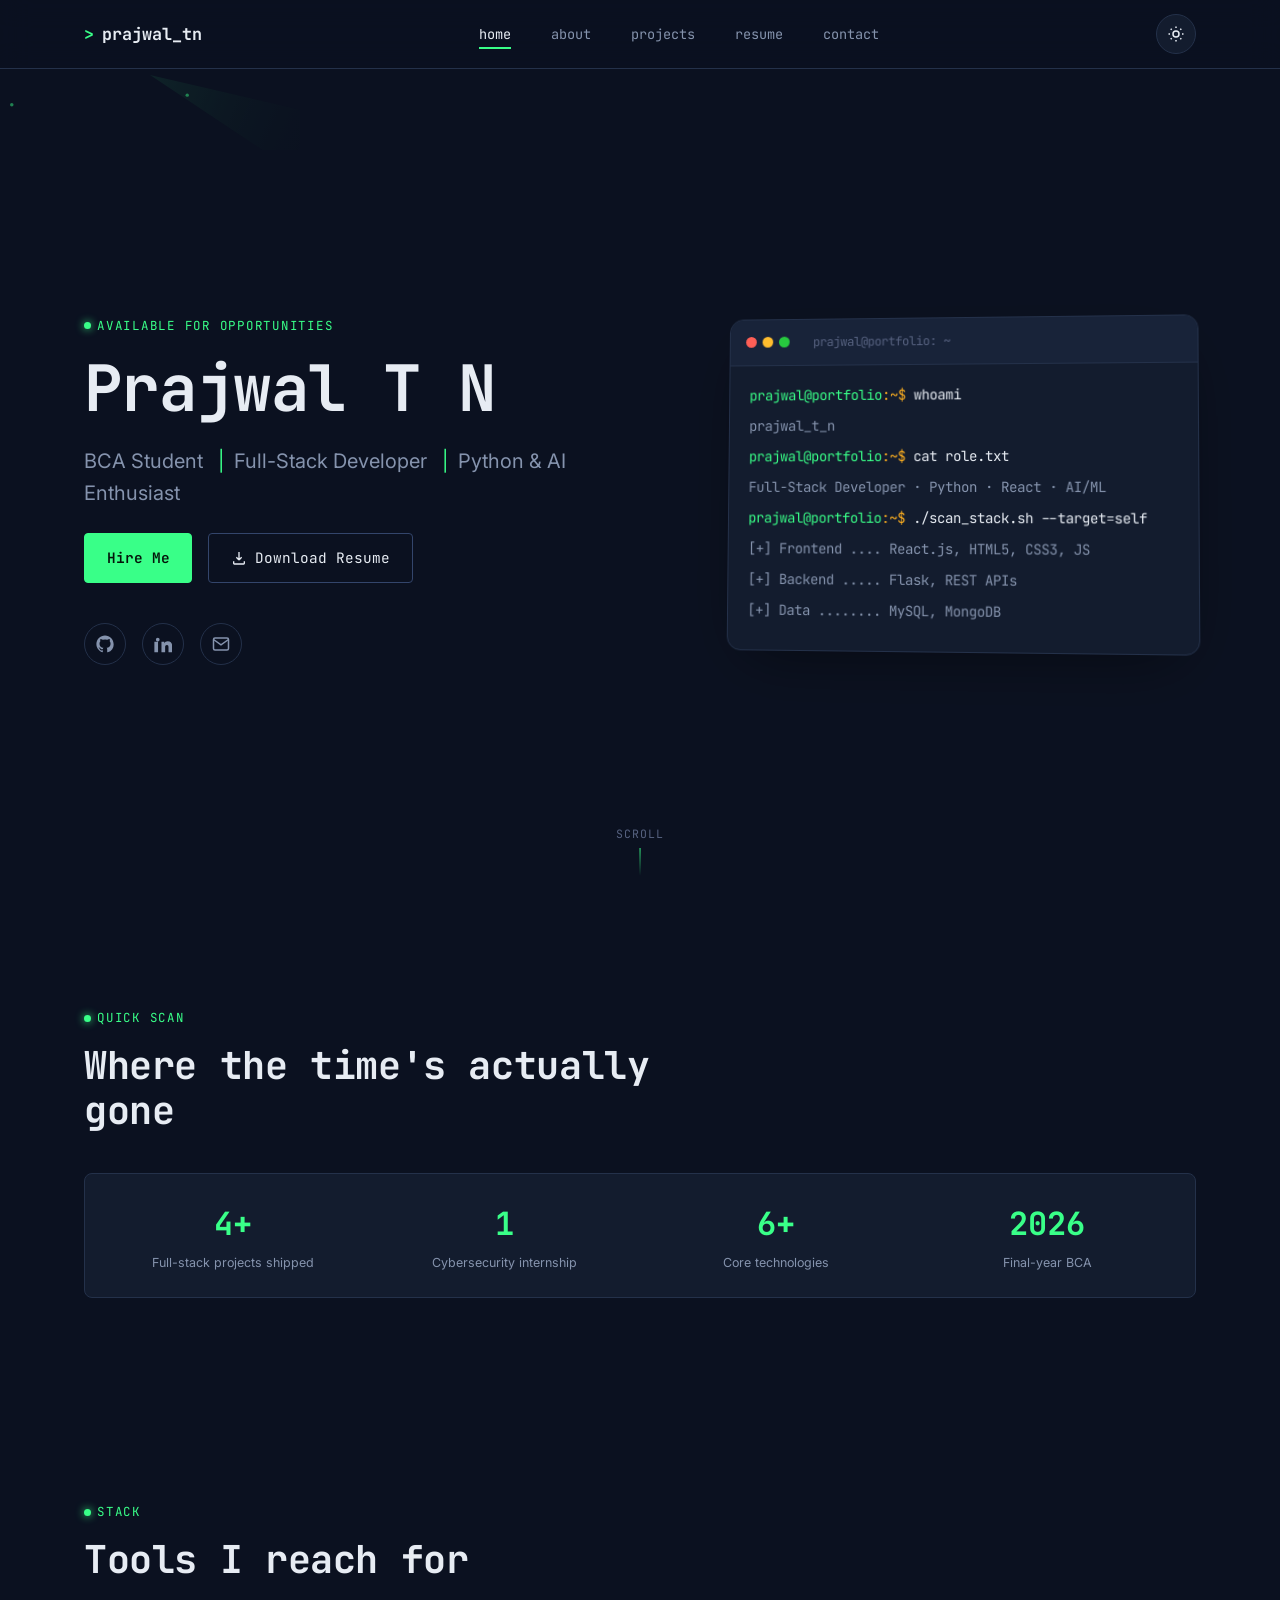
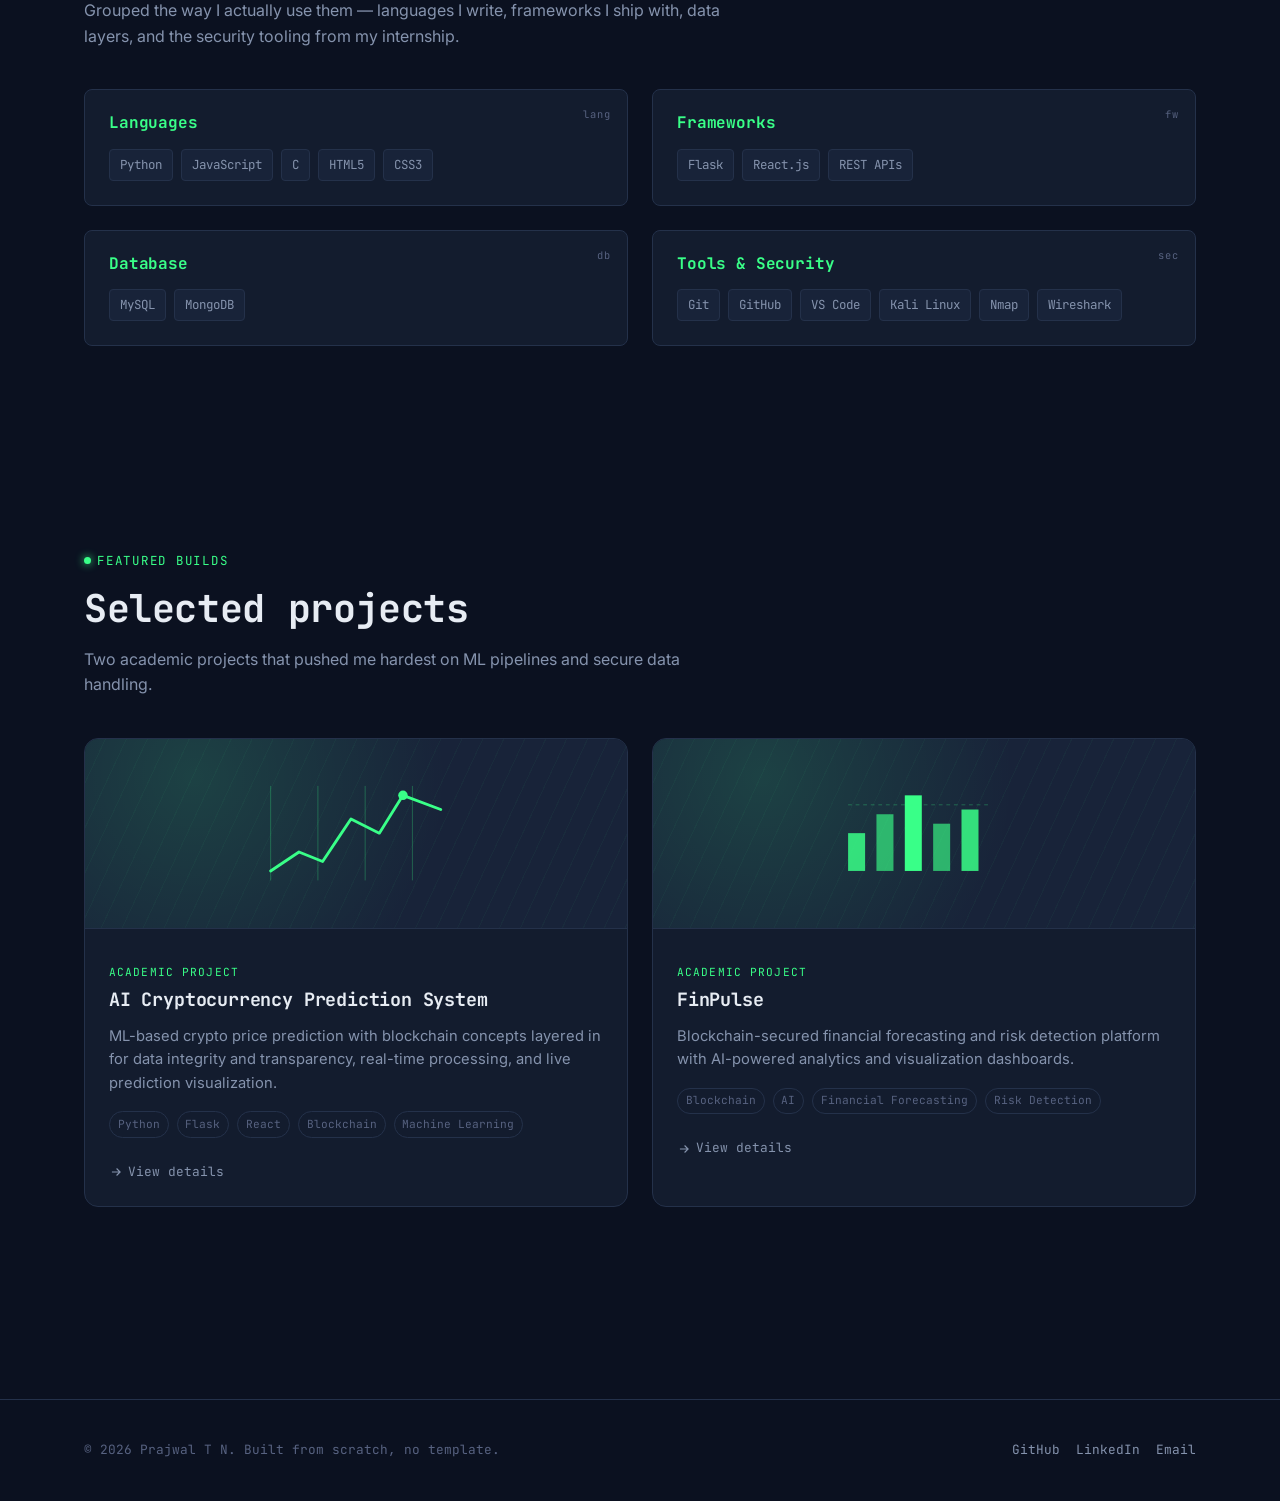
==== commit 9d11784d: "New Update" ====
--- a/index.html
+++ b/index.html
@@ -213,7 +213,7 @@
     <span>&copy; 2026 Prajwal T N. Built from scratch, no template.</span>
     <div class="footer-socials">
       <a href="https://github.com/anonymous137127" target="_blank" rel="noopener">GitHub</a>
-      <a href="https://www.linkedin.com/in/prajwal-tn-19a9a83b3?utm_source=share_via&utm_content=profile&utm_medium=member_android" target="_blank" rel="noopener">LinkedIn</a>
+      <a href="www.linkedin.com/in/prajwal-tn-19a9a83b3" target="_blank" rel="noopener">LinkedIn</a>
       <a href="mailto:ppraju126ghu@gmail.com">Email</a>
     </div>
   </div>
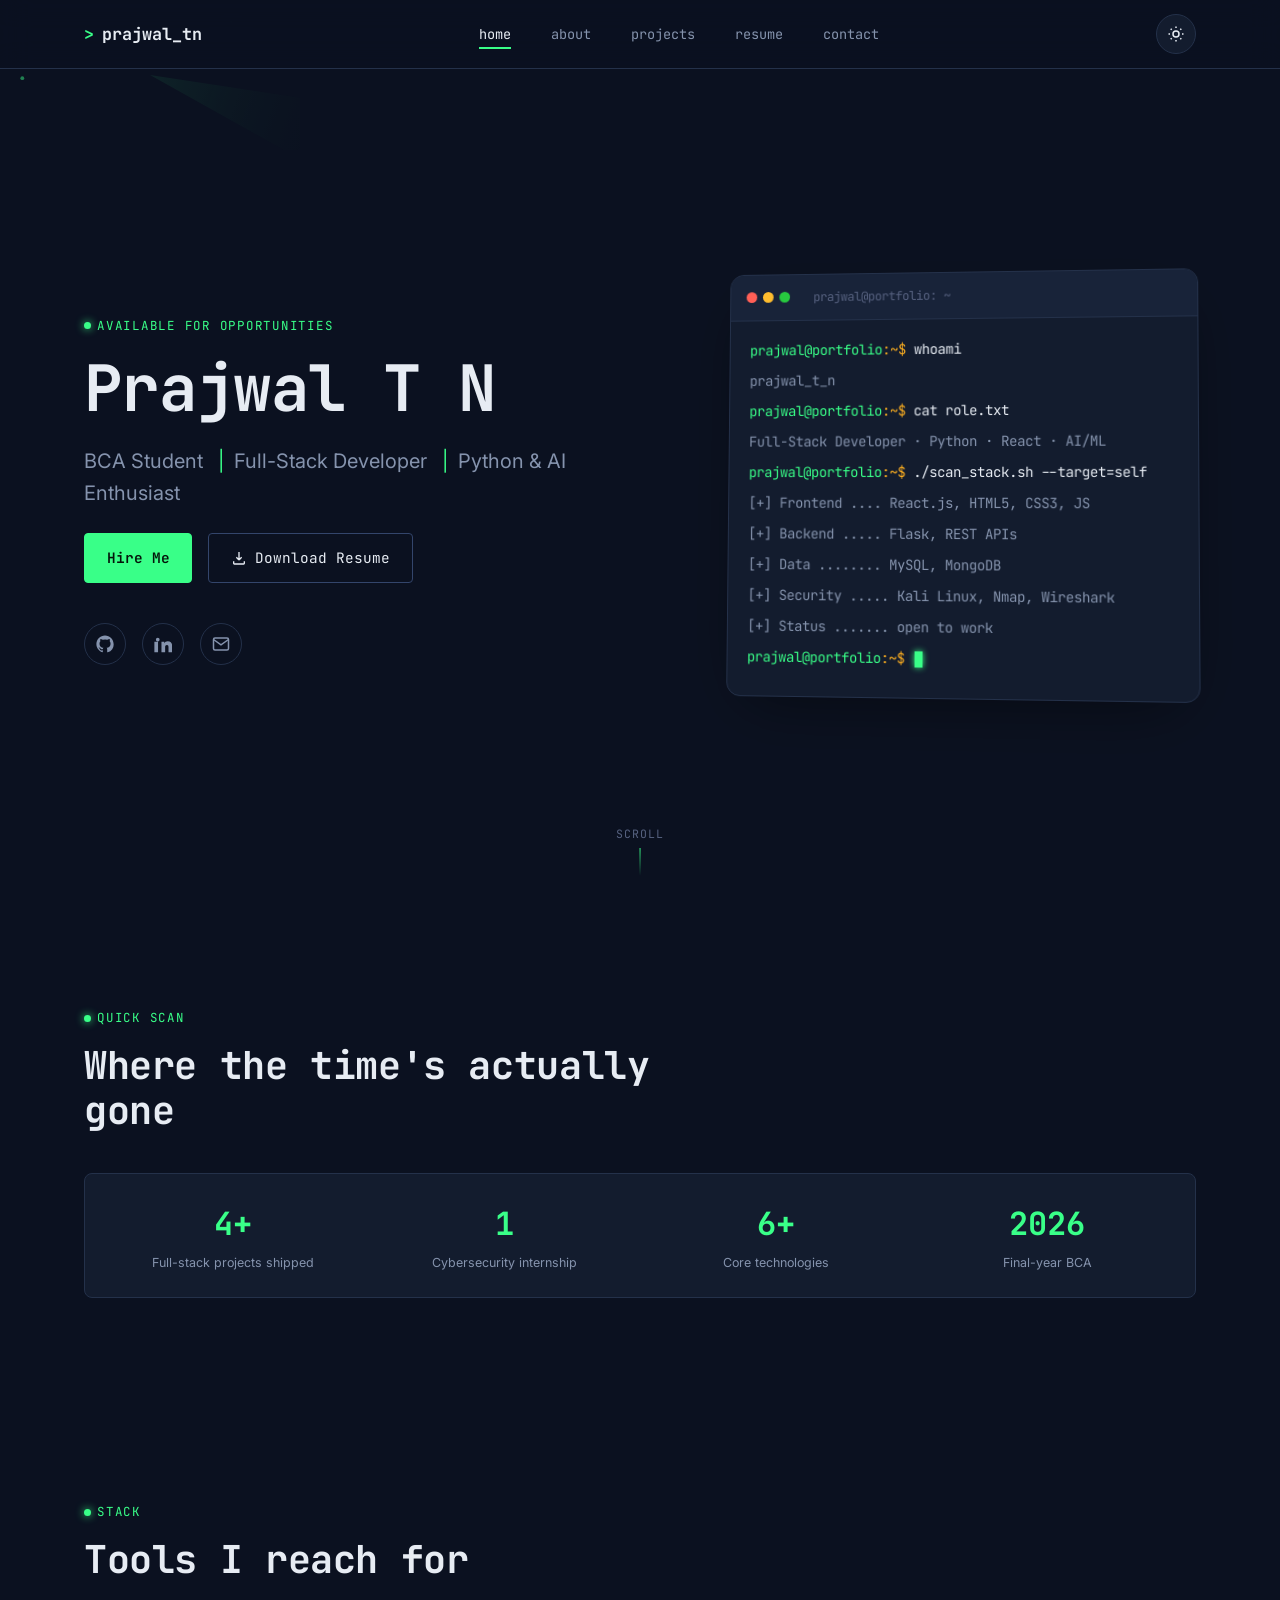
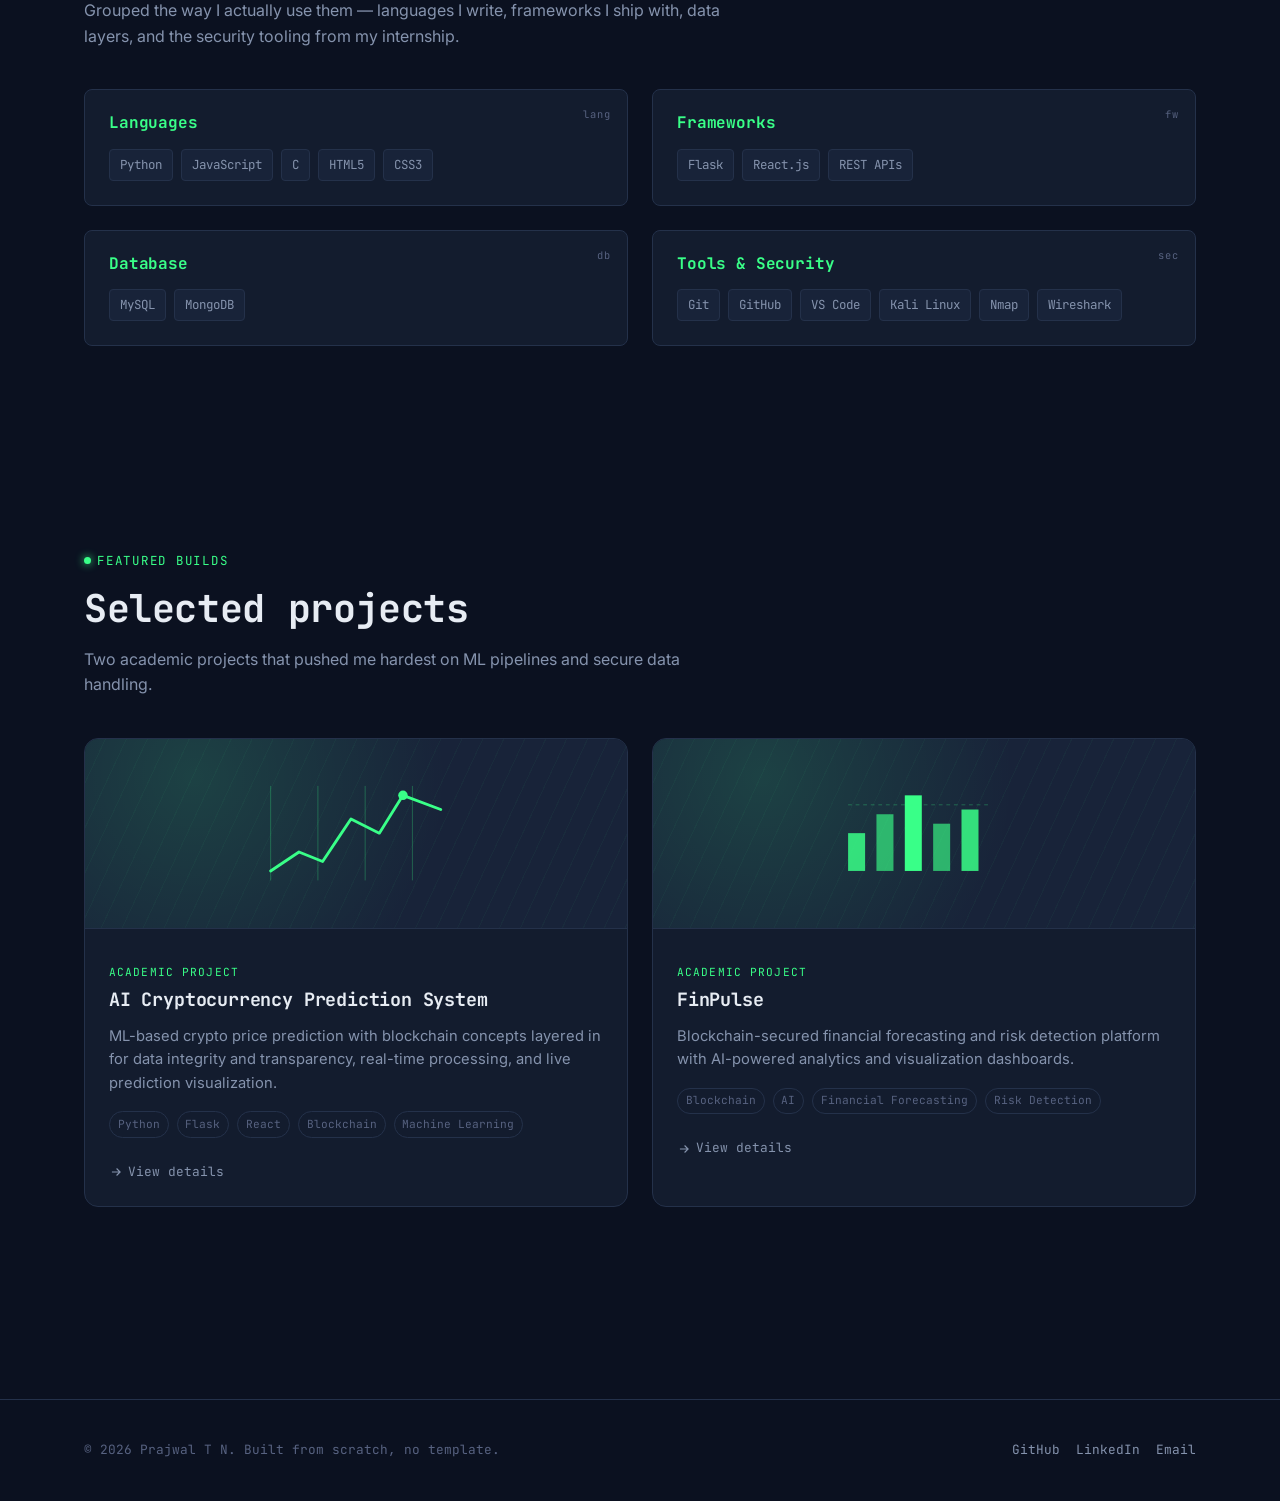
==== commit 38643d19: "Link Update" ====
--- a/index.html
+++ b/index.html
@@ -46,10 +46,10 @@
         </a>
       </div>
       <div class="hero-socials">
-        <a href="https://github.com/" target="_blank" rel="noopener" aria-label="GitHub">
+        <a href="https://github.com/anonymous137127" target="_blank" rel="noopener" aria-label="GitHub">
           <svg viewBox="0 0 24 24" fill="currentColor"><path d="M12 .5C5.65.5.5 5.65.5 12c0 5.1 3.29 9.4 7.86 10.94.57.1.78-.25.78-.55 0-.27-.01-1-.02-1.96-3.2.7-3.87-1.54-3.87-1.54-.53-1.33-1.28-1.68-1.28-1.68-1.05-.72.08-.7.08-.7 1.16.08 1.77 1.19 1.77 1.19 1.03 1.76 2.7 1.25 3.36.96.1-.75.4-1.25.73-1.54-2.55-.29-5.24-1.28-5.24-5.68 0-1.25.45-2.28 1.19-3.08-.12-.29-.52-1.46.11-3.05 0 0 .97-.31 3.18 1.18a11 11 0 0 1 5.8 0c2.2-1.49 3.17-1.18 3.17-1.18.64 1.59.24 2.76.12 3.05.74.8 1.18 1.83 1.18 3.08 0 4.41-2.69 5.38-5.25 5.67.42.36.78 1.08.78 2.18 0 1.57-.02 2.84-.02 3.23 0 .3.21.66.79.55A10.51 10.51 0 0 0 23.5 12C23.5 5.65 18.35.5 12 .5z"/></svg>
         </a>
-        <a href="https://linkedin.com/" target="_blank" rel="noopener" aria-label="LinkedIn">
+        <a href="https://www.linkedin.com/in/prajwal-tn-19a9a83b3" target="_blank" rel="noopener" aria-label="LinkedIn">
           <svg viewBox="0 0 24 24" fill="currentColor"><path d="M4.98 3.5a2.5 2.5 0 1 1 0 5 2.5 2.5 0 0 1 0-5zM.5 8.98h4.9V23H.5V8.98zM8.98 8.98h4.7v1.92h.07c.65-1.23 2.25-2.53 4.63-2.53 4.95 0 5.86 3.26 5.86 7.5V23h-4.9v-6.28c0-1.5-.03-3.42-2.08-3.42-2.09 0-2.41 1.63-2.41 3.31V23h-4.9V8.98z"/></svg>
         </a>
         <a href="mailto:ppraju126ghu@gmail.com" aria-label="Email">
@@ -213,7 +213,7 @@
     <span>&copy; 2026 Prajwal T N. Built from scratch, no template.</span>
     <div class="footer-socials">
       <a href="https://github.com/anonymous137127" target="_blank" rel="noopener">GitHub</a>
-      <a href="www.linkedin.com/in/prajwal-tn-19a9a83b3" target="_blank" rel="noopener">LinkedIn</a>
+      <a href="https://www.linkedin.com/in/prajwal-tn-19a9a83b3" target="_blank" rel="noopener">LinkedIn</a>
       <a href="mailto:ppraju126ghu@gmail.com">Email</a>
     </div>
   </div>
